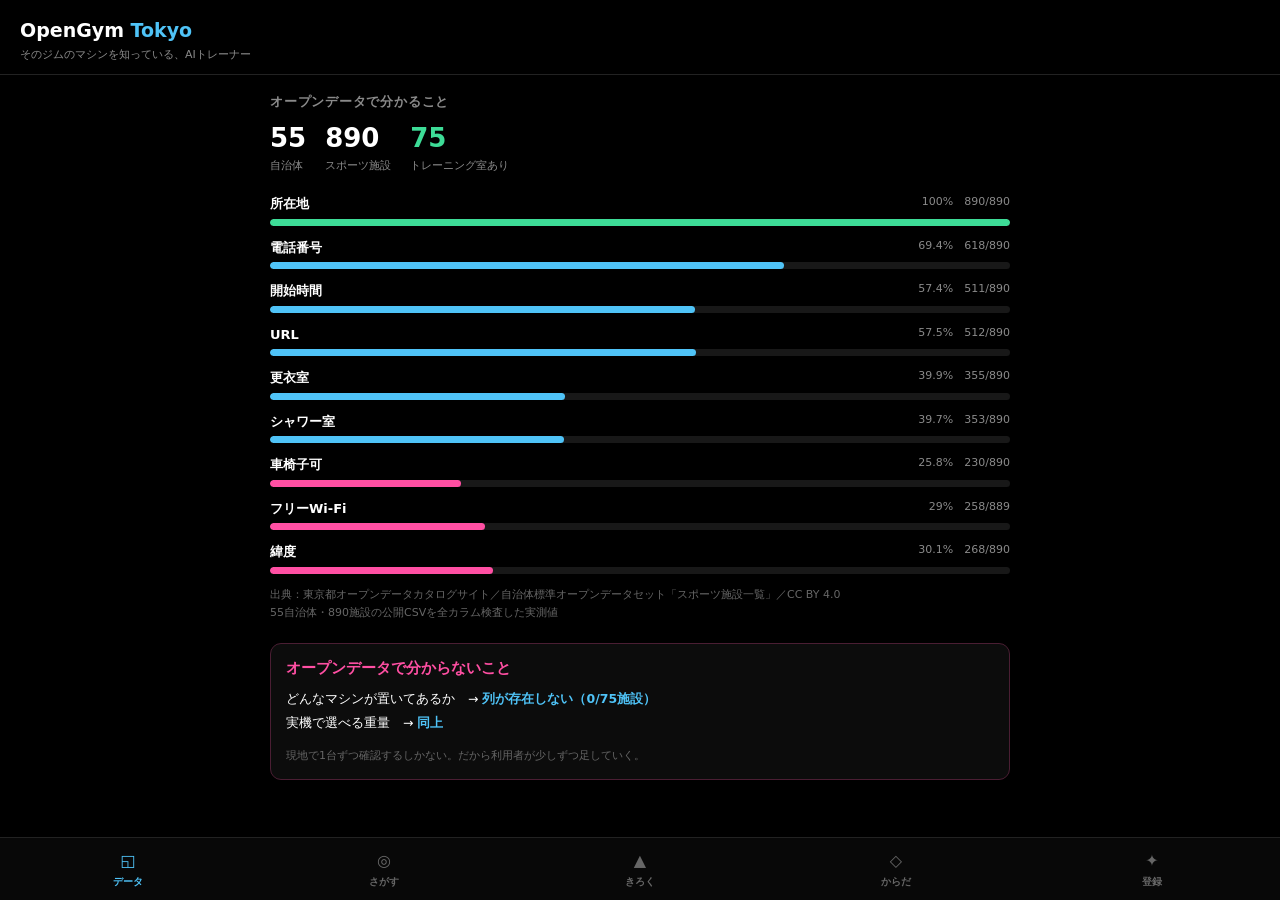
==== index.html @ 839e3a8d "実測の施設データ（旭町南地区区民館・全22台）と体組成記録を取り込んだ 現地採取した施設JSONを data/facilities/asahicho.json として同梱し、 アプリを実スキーマで作り" ====
<!doctype html><html lang="ja"><head>
<meta charset="utf-8"><meta name="viewport" content="width=device-width,initial-scale=1">
<title>OpenGym Tokyo</title><meta name="theme-color" content="#000">
<style>
:root{--cy:#4FC3F7;--gr:#3DDC97;--pk:#FF4FA3;--ln:#222;--mu:#8a8a8a}
*{box-sizing:border-box;margin:0;padding:0;-webkit-tap-highlight-color:transparent}
body{background:#000;color:#fff;font-family:"Hiragino Kaku Gothic ProN","Yu Gothic",system-ui,sans-serif;
 line-height:1.5;padding-bottom:78px}
header{padding:16px 20px 11px;border-bottom:1px solid var(--ln)}
h1{font-size:19px;font-weight:800}h1 span{color:var(--cy)}
.sub{font-size:11px;color:var(--mu);margin-top:2px}
main{padding:17px 20px;max-width:780px;margin:0 auto}
.pane{display:none}.pane.on{display:block}
h2{font-size:13px;color:var(--mu);font-weight:700;letter-spacing:.06em;margin:0 0 12px}
.lead{font-size:13px;color:var(--mu);margin:0 0 18px}
.hero{font-size:48px;font-weight:800;line-height:1;letter-spacing:-.03em}
.hero small{font-size:17px;color:var(--mu);font-weight:700;margin-left:5px}
.kpi{display:flex;gap:19px;margin-bottom:18px;flex-wrap:wrap}
.kpi div b{display:block;font-size:26px;font-weight:800;line-height:1.1}
.kpi div i{font-style:normal;font-size:11px;color:var(--mu)}
.bar{margin-bottom:12px}
.bar .t{display:flex;justify-content:space-between;font-size:13px;margin-bottom:5px}
.bar .t i{font-style:normal;color:var(--mu);font-size:11px}
.track{height:7px;background:#181818;border-radius:4px;overflow:hidden}
.fill{height:100%;border-radius:4px}.lo{background:var(--pk)}.mid{background:var(--cy)}.hi{background:var(--gr)}
select,input,textarea{width:100%;background:#0e0e0e;border:1px solid var(--ln);color:#fff;
 border-radius:9px;padding:11px 12px;margin-bottom:10px;font-family:inherit;font-size:14px}
textarea{min-height:92px;font-size:12px;line-height:1.6}
button{background:var(--cy);color:#000;border:0;border-radius:9px;padding:11px 15px;
 font-weight:800;cursor:pointer;font-family:inherit;font-size:14px}
button.g{background:var(--gr)}button.sm{padding:8px 12px;font-size:12px}
button.o{background:transparent;color:var(--cy);border:1px solid #2a3a44}
.card{background:#0c0c0c;border:1px solid var(--ln);border-radius:11px;padding:13px 15px;margin-bottom:10px}
.card .n{font-weight:800;font-size:15px}
.card .a{font-size:12px;color:var(--mu);margin-top:3px}
.chips{display:flex;gap:6px;flex-wrap:wrap;margin-top:9px}
.chip{font-size:10px;border:1px solid #2c2c2c;color:#9a9a9a;border-radius:20px;padding:3px 9px;cursor:pointer}
.chip.ok{border-color:#1e4638;color:var(--gr)}.chip.no{border-color:#4a1e33;color:#a8496f}
.chip.sel{background:#1b2b34;border-color:var(--cy);color:var(--cy)}
.mhead{display:flex;align-items:center;gap:8px}
.mhead .ic{font-size:19px}.mhead .nm{flex:1;font-weight:800;font-size:15px}
.mhead a{color:var(--cy);font-size:11px;text-decoration:none;border:1px solid #2a3a44;border-radius:6px;padding:3px 7px}
.desc{font-size:11.5px;color:#7a7a7a;margin:7px 0 10px;line-height:1.6}
.pick{display:flex;gap:8px;align-items:center;margin-bottom:8px;flex-wrap:wrap}
.stp{background:#151515;color:#fff;border:1px solid var(--ln);width:38px;height:38px;
 border-radius:9px;font-size:18px;font-weight:800;padding:0}
.val{min-width:74px;text-align:center;font-size:21px;font-weight:800}
.val u{font-size:11px;color:#666;text-decoration:none;font-weight:600;margin-left:2px}
.reps{display:flex;gap:5px;align-items:center}
.reps input{width:62px;margin:0;padding:8px;text-align:center;font-size:15px}
.rec{font-size:11px;color:var(--mu)}
.up{color:var(--gr);font-weight:800;font-size:12px}
.stack{font-size:10px;color:#5a5a5a;margin-top:6px;word-break:break-all;line-height:1.6}
nav{position:fixed;bottom:0;left:0;right:0;background:#080808;border-top:1px solid var(--ln);
 display:flex;padding:6px 0 max(6px,env(safe-area-inset-bottom))}
nav a{flex:1;text-align:center;color:#666;text-decoration:none;font-size:10px;padding:5px 0;font-weight:700}
nav a.on{color:var(--cy)}nav a i{display:block;font-size:16px;font-style:normal;margin-bottom:1px}
.ok{color:var(--gr)}.warn{color:var(--pk)}
.note{font-size:11px;color:#666;margin-top:12px;line-height:1.7}
pre{background:#0a0a0a;border:1px solid var(--ln);border-radius:9px;padding:11px;
 font-size:11px;overflow:auto;color:#9fd8ef;line-height:1.55}
.info{font-size:12.5px;line-height:1.9}
.info b{color:var(--cy)}
label.cons{display:flex;gap:8px;align-items:flex-start;font-size:12px;color:#9a9a9a;margin:10px 0}
label.cons input{width:auto;margin:2px 0 0}
</style></head><body>
<header><h1>OpenGym <span>Tokyo</span></h1>
<div class="sub">そのジムのマシンを知っている、AIトレーナー</div></header>
<main>

<section id="p-data" class="pane on">
  <h2>オープンデータで分かること</h2>
  <div class="kpi">
    <div><b id="k-mun">–</b><i>自治体</i></div>
    <div><b id="k-fac">–</b><i>スポーツ施設</i></div>
    <div><b class="ok" id="k-gym">–</b><i>トレーニング室あり</i></div>
  </div>
  <div id="bars"></div>
  <div class="note" id="src"></div>
  <div class="card" style="border-color:#4a1e33;margin-top:20px">
    <div class="n warn">オープンデータで分からないこと</div>
    <div class="info" style="margin-top:8px">
      どんなマシンが置いてあるか　→ <b class="warn">列が存在しない（0/75施設）</b><br>
      実機で選べる重量　→ <b class="warn">同上</b>
    </div>
    <div class="note">現地で1台ずつ確認するしかない。だから利用者が少しずつ足していく。</div>
  </div>
</section>

<section id="p-find" class="pane">
  <h2>トレーニング室のある公営施設</h2>
  <select id="f-mun"></select>
  <div id="list"></div>
</section>

<section id="p-log" class="pane">
  <h2>きろく</h2>
  <select id="l-fac"></select>
  <div id="fac-info"></div>
  <div class="chips" id="cats"></div>
  <div id="machines"></div>

  <div class="card" style="border-style:dashed">
    <div class="n" style="font-size:14px;margin-bottom:8px">＋ このジムにあったマシンを足す</div>
    <input id="nm" placeholder="マシン名（例：アブドミナル）">
    <input id="wl" placeholder="選べる重量（例：2 3.5 5 6.5 8 …）スペース区切り">
    <label class="cons"><input type="checkbox" id="cons" checked>
      <span>このマシン情報を<b style="color:#fff">この施設の共有データ</b>として提供する<br>
      <span style="color:#666">※あなたの記録内容（重量・回数・日付）は共有されません</span></span></label>
    <button class="sm" onclick="addM()">追加する</button>
    <div class="note" id="add-st"></div>
  </div>

  <div class="card" id="shared-box" style="display:none;border-color:#2a3a44">
    <div class="n" style="font-size:14px;color:var(--cy)">みんなが整えた、この施設のデータ</div>
    <div id="shared-body" class="rec" style="margin-top:8px"></div>
    <button class="sm o" style="margin-top:10px" onclick="pull()">取り込んで使う</button>
  </div>

  <button class="g" id="btn-coach" style="margin-top:16px" onclick="coach()">AIトレーナーに相談する</button>
  <div class="note" id="coach-st"></div>
  <div id="coach-out" class="card" style="display:none;border-color:#1e4638;white-space:pre-wrap;font-size:13px;line-height:1.85"></div>
  <div class="note" id="log-st"></div>
</section>

<section id="p-body" class="pane">
  <h2>からだ</h2>
  <div class="lead">体組成計の記録。トレーニングの成果はここに出る。</div>
  <div class="kpi" id="b-kpi"></div>
  <div id="b-chart"></div>
  <div class="note">サンプルは実際の測定記録（2026/7/8〜8/21・21回）。端末内にのみ保存される。</div>
</section>

<section id="p-conf" class="pane">
  <h2>まとめて登録する — <span class="warn">JSONを書かせない</span></h2>
  <div class="lead">運営者向け。設備を日本語で書けば Workers AI が構造化する。</div>
  <textarea id="say">旭町南地区区民館。チェストプレスは6から106まで5キロ刻み。レッグプレスは8から208まで10キロ刻み。</textarea>
  <button id="btn-ai" onclick="ai()">AIで構造化する</button>
  <div class="note" id="ai-st"></div>
  <pre id="ai-out" style="display:none"></pre>
  <div id="ai-imp" style="display:none;margin-top:10px"><button class="g" onclick="impAI()">この内容で取り込む</button></div>
</section>

</main>
<nav>
  <a href="#" class="on" data-p="data"><i>◱</i>データ</a>
  <a href="#" data-p="find"><i>◎</i>さがす</a>
  <a href="#" data-p="log"><i>▲</i>きろく</a>
  <a href="#" data-p="body"><i>◇</i>からだ</a>
  <a href="#" data-p="conf"><i>✦</i>登録</a>
</nav>
<script src="data.js"></script>
<script>
const $=s=>document.querySelector(s), C=OGT.coverage, F=OGT.facilities, D=OGT.detail||{};
const LS={g:(k,d)=>JSON.parse(localStorage.getItem(k)||JSON.stringify(d)),s:(k,v)=>localStorage.setItem(k,JSON.stringify(v))};

/* ---- データ ---- */
$('#k-mun').textContent=C.municipalities;$('#k-fac').textContent=C.facilities;$('#k-gym').textContent=C.gyms;
const ORD=['所在地_連結表記','電話番号','開始時間','URL','更衣室','シャワー室','車椅子可','フリーWi-Fi','緯度'];
$('#bars').innerHTML=ORD.filter(k=>C.coverage[k]).map(k=>{const v=C.coverage[k];
 const c=v.pct<35?'lo':v.pct<70?'mid':'hi';
 return `<div class="bar"><div class="t"><b>${k.replace('_連結表記','')}</b><i>${v.pct}%　${v.filled}/${v.total}</i></div>
 <div class="track"><div class="fill ${c}" style="width:${v.pct}%"></div></div></div>`}).join('');
$('#src').innerHTML=`出典：${C.source}／${C.license}<br>${C.municipalities}自治体・${C.facilities}施設の公開CSVを全カラム検査した実測値`;

/* ---- さがす ---- */
const muns=[...new Set(F.map(f=>f.自治体))].sort();
$('#f-mun').innerHTML=`<option value="">すべての自治体（${F.length}施設）</option>`+muns.map(m=>`<option>${m}</option>`).join('');
const flag=(v,l)=>`<span class="chip ${v?'ok':'no'}">${l}${v?'':' 不明'}</span>`;
function draw(){const m=$('#f-mun').value;
 $('#list').innerHTML=F.filter(f=>!m||f.自治体===m).map(f=>`<div class="card">
  <div class="n">${f.名称}</div><div class="a">${f.自治体}　${f['所在地_連結表記']||''}</div>
  <div class="chips">${flag(f.開始時間,'開館時間')}${flag(f.緯度,'地図')}${flag(f.更衣室,'更衣室')}${flag(f['フリーWi-Fi'],'Wi-Fi')}${flag(f.車椅子可,'車椅子')}</div>
 </div>`).join('');}
$('#f-mun').onchange=draw;draw();

/* ---- きろく ---- */
let CAT='';
function confAll(){const c=LS.g('ogt_conf',{});
 for(const id in D){const d=D[id];if(!c[d.name])c[d.name]=d.machines;}
 LS.s('ogt_conf',c);return c;}
function detailOf(name){for(const id in D)if(D[id].name===name)return D[id];return null;}
function facs(){const c=confAll(),k=Object.keys(c);
 $('#l-fac').innerHTML=k.map(x=>`<option>${x}</option>`).join('');mach();shared();}

function facInfo(d){
 if(!d){$('#fac-info').innerHTML='';return;}
 $('#fac-info').innerHTML=`<div class="card"><div class="info">
  <b>${d.address}</b>　${d.phone}<br>
  利用時間：${(d.gymHours||[]).join(' / ')}<br>
  料金：${(d.gymFee||[]).join(' / ')}<br>
  持ち物：${d.gymBelongings||'—'}<br>
  ${d.gymProcedure||''}</div>
  <div class="note">${(d.gymNotes||[]).join('　')}</div></div>`;}

function mach(){
 const conf=confAll(),f=$('#l-fac').value,d=detailOf(f);
 facInfo(d);
 let ms=conf[f]||[];
 const cats=d&&d.categories;
 $('#cats').innerHTML=cats?['',...Object.keys(cats)].map(k=>
   `<span class="chip ${CAT===k?'sel':''}" onclick="CAT='${k}';mach()">${k?cats[k].icon+' '+cats[k].label:'すべて'}</span>`).join(''):'';
 if(CAT)ms=ms.filter(m=>m.category===CAT);
 if(!ms.length){$('#machines').innerHTML='<div class="note">マシンがありません。下から足せます。</div>';return;}
 const log=LS.g('ogt_log',[]);
 $('#machines').innerHTML=ms.map((m,i)=>{
  const past=log.filter(l=>l.f===f&&l.m===m.name).sort((a,b)=>b.t-a.t),last=past[0];
  const days=last?Math.floor((Date.now()-last.t)/864e5):null;
  const ws=m.weights&&m.weights.length?m.weights:null;
  const cur=last?last.w:(ws?ws[0]:(m.min||0));
  const ic=cats&&m.category&&cats[m.category]?cats[m.category].icon:'●';
  const vid=m.videoUrl?`<a href="${m.videoUrl}" target="_blank" rel="noopener">使い方 ▷</a>`:'';
  const unit=(m.fields&&m.fields[0]&&m.fields[0].unit)||'kg';
  const lbl=(m.fields&&m.fields[0]&&m.fields[0].label)||'重量';
  return `<div class="card">
   <div class="mhead"><span class="ic">${ic}</span><span class="nm">${m.name}</span>${vid}</div>
   ${m.description?`<div class="desc">${m.description}</div>`:''}
   <div class="pick">
     <button class="stp" onclick="adj(${i},-1)">−</button>
     <span class="val" id="w${i}">${cur}<u>${unit}</u></span>
     <button class="stp" onclick="adj(${i},1)">＋</button>
     ${m.hasSets!==false?`<span class="reps">× <input type="number" id="r${i}" value="${last&&last.r||10}" min="1">回</span>`:''}
     <div style="flex:1"></div>
     <button class="sm g" onclick="save(${i})">記録</button>
   </div>
   <div class="rec">${last?`前回 ${last.w}${unit}${last.r?' × '+last.r+'回':''}・${days===0?'今日':days+'日前'}`:'記録なし'}</div>
   ${ws?`<div class="stack">選べる${lbl}：${ws.join(' / ')}</div>`:''}
   <div id="s${i}" class="rec"></div></div>`}).join('');
 window._ms=ms;}

function adj(i,d){const m=window._ms[i],e=$('#w'+i);
 const unit=(m.fields&&m.fields[0]&&m.fields[0].unit)||'kg';
 const cur=parseFloat(e.textContent);
 if(m.weights&&m.weights.length){
   let idx=m.weights.findIndex(x=>Math.abs(x-cur)<1e-6);
   if(idx<0)idx=0; idx=Math.max(0,Math.min(m.weights.length-1,idx+d));
   e.innerHTML=m.weights[idx]+`<u>${unit}</u>`;
 }else{
   let v=cur+d*(m.step||2.5); v=Math.max(m.min||0,v);
   e.innerHTML=(Number.isInteger(v)?v:v.toFixed(1))+`<u>${unit}</u>`;}}

function save(i){const m=window._ms[i],f=$('#l-fac').value;
 const w=parseFloat($('#w'+i).textContent);
 const rEl=$('#r'+i), r=rEl?parseInt(rEl.value)||0:0;
 const log=LS.g('ogt_log',[]);
 const prev=log.filter(l=>l.f===f&&l.m===m.name).sort((a,b)=>b.t-a.t)[0];
 log.push({f,m:m.name,w,r,t:Date.now()});LS.s('ogt_log',log);
 $('#s'+i).innerHTML=(prev&&w>prev.w)?`<span class="up">UP↑ 前回 ${prev.w} → ${w}</span>`:`保存しました`;
 $('#log-st').textContent=`累計 ${log.length} 件を端末内に保存（オフライン動作）`;}

/* ---- CGM 共有 ---- */
async function addM(){
 const f=$('#l-fac').value,nm=$('#nm').value.trim();
 if(!nm){$('#add-st').innerHTML='<span class="warn">マシン名を入れてください</span>';return;}
 const ws=$('#wl').value.trim().split(/[\s,]+/).map(Number).filter(x=>!isNaN(x)&&x>=0);
 const m={name:nm,weights:ws.length?ws:undefined,min:ws[0]||0,max:ws[ws.length-1]||0,
          step:ws.length>1?+(ws[1]-ws[0]).toFixed(2):2.5,hasSets:true};
 const conf=confAll();conf[f]=[...(conf[f]||[]),m];LS.s('ogt_conf',conf);
 $('#nm').value=$('#wl').value='';CAT='';mach();
 if($('#cons').checked){
  try{const r=await fetch('/api/share',{method:'POST',headers:{'content-type':'application/json'},
    body:JSON.stringify({facility:f,machines:[m],consent:true})});
   const j=await r.json();
   $('#add-st').innerHTML=j.ok?`<span class="ok">追加し、共有しました。この施設は延べ ${j.contributions} 人の入力で ${j.machines.length} 台が登録されています。</span>`:'<span class="warn">'+j.error+'</span>';
   shared();}catch(e){$('#add-st').innerHTML='<span class="warn">共有に失敗（記録には追加済み）</span>';}
 }else{$('#add-st').innerHTML='<span class="ok">自分の記録にだけ追加しました。</span>';}}

let _shared=null;
async function shared(){const f=$('#l-fac').value;if(!f)return;
 try{const j=await (await fetch('/api/share?facility='+encodeURIComponent(f))).json();
  if(!j.ok||!j.machines||!j.machines.length){$('#shared-box').style.display='none';return;}
  _shared=j.machines;
  $('#shared-body').innerHTML=`延べ <b style="color:#fff">${j.contributions}</b> 人の入力から <b style="color:#fff">${j.machines.length}</b> 台<br>`+
   j.machines.map(m=>`・${m.name}<span style="color:#666"> ${m.n}件</span>`).join('<br>');
  $('#shared-box').style.display='block';}catch(e){}}
function pull(){if(!_shared)return;const f=$('#l-fac').value,conf=confAll();
 const names=new Set((conf[f]||[]).map(m=>m.name));
 conf[f]=[...(conf[f]||[]),..._shared.filter(m=>!names.has(m.name))];
 LS.s('ogt_conf',conf);CAT='';mach();
 $('#add-st').innerHTML='<span class="ok">共有データを取り込みました。設定作業ゼロで使えます。</span>';}

/* ---- AIトレーナー ---- */
async function coach(){const b=$('#btn-coach'),st=$('#coach-st'),o=$('#coach-out');
 b.disabled=true;b.textContent='考えています…';st.textContent='';o.style.display='none';
 try{const f=$('#l-fac').value,conf=confAll(),ms=(conf[f]||[]).map(m=>({
    name:m.name,min:m.weights?m.weights[0]:m.min,max:m.weights?m.weights[m.weights.length-1]:m.max,
    step:m.step,weights:m.weights}));
  const log=LS.g('ogt_log',[]).filter(l=>l.f===f).slice(-12)
    .map(l=>({m:l.m,w:l.w,d:Math.floor((Date.now()-l.t)/864e5)}));
  const r=await fetch('/api/coach',{method:'POST',headers:{'content-type':'application/json'},
    body:JSON.stringify({facility:f,machines:ms,history:log})});
  const j=await r.json();if(!j.ok)throw new Error(j.error);
  o.textContent=j.advice;o.style.display='block';
  st.innerHTML=`<span class="ok">この施設にあるマシンだけを根拠に生成（${j.model}）</span>`;
 }catch(e){st.innerHTML='<span class="warn">'+e.message+'</span>';}
 b.disabled=false;b.textContent='AIトレーナーに相談する';}

/* ---- からだ ---- */
(function(){const B=OGT.body||[];if(!B.length)return;
 const last=B[B.length-1],first=B[0];
 const dw=(last.w-first.w).toFixed(1),df=(last.f-first.f).toFixed(1),dm=(last.m-first.m).toFixed(1);
 const sign=x=>x>0?'+'+x:x;
 $('#b-kpi').innerHTML=`
  <div><b>${last.w}<span style="font-size:13px;color:#666">kg</span></b><i>体重 <span class="${dw<=0?'ok':'warn'}">${sign(dw)}</span></i></div>
  <div><b class="ok">${last.f}<span style="font-size:13px;color:#666">%</span></b><i>体脂肪率 <span class="${df<=0?'ok':'warn'}">${sign(df)}</span></i></div>
  <div><b class="ok">${last.m}<span style="font-size:13px;color:#666">kg</span></b><i>筋肉量 <span class="${dm>=0?'ok':'warn'}">${sign(dm)}</span></i></div>`;
 const W=740,H=190,P=26;
 const line=(key,col)=>{const vs=B.map(b=>b[key]);const mn=Math.min(...vs),mx=Math.max(...vs);
  const pts=B.map((b,i)=>[P+i*(W-2*P)/(B.length-1),H-P-((b[key]-mn)/((mx-mn)||1))*(H-2*P)]);
  return `<polyline fill="none" stroke="${col}" stroke-width="2.5" stroke-linejoin="round"
   points="${pts.map(p=>p[0].toFixed(1)+','+p[1].toFixed(1)).join(' ')}"/>`+
   pts.map(p=>`<circle cx="${p[0].toFixed(1)}" cy="${p[1].toFixed(1)}" r="2.6" fill="${col}"/>`).join('');};
 $('#b-chart').innerHTML=`<div class="card">
  <div class="rec" style="margin-bottom:6px"><span class="ok">■</span> 筋肉量　<span style="color:#FF4FA3">■</span> 体脂肪率</div>
  <svg viewBox="0 0 ${W} ${H}" style="width:100%">${line('m','#3DDC97')}${line('f','#FF4FA3')}</svg>
  <div class="rec">${first.d} 〜 ${last.d}（${B.length}回）</div></div>`;})();

/* ---- 一括登録 ---- */
let _ai=null;
async function ai(){const b=$('#btn-ai'),st=$('#ai-st');
 b.disabled=true;b.textContent='構造化しています…';st.textContent='';
 $('#ai-out').style.display='none';$('#ai-imp').style.display='none';
 try{const r=await fetch('/api/parse',{method:'POST',headers:{'content-type':'application/json'},
   body:JSON.stringify({text:$('#say').value})});
  const j=await r.json();if(!j.ok)throw new Error(j.error);
  _ai=j.data;$('#ai-out').textContent=JSON.stringify(j.data,null,1);
  $('#ai-out').style.display='block';$('#ai-imp').style.display='block';
  st.innerHTML=`<span class="ok">Workers AI が構造化しました（${j.model}）</span>`;
 }catch(e){st.innerHTML='<span class="warn">'+e.message+'</span>';}
 b.disabled=false;b.textContent='AIで構造化する';}
function impAI(){if(!_ai)return;const all=confAll();
 all[_ai.facility||'名称未設定']=_ai.machines;LS.s('ogt_conf',all);
 $('#ai-st').innerHTML=`<span class="ok">取り込みました：${_ai.facility}／マシン${_ai.machines.length}件</span>`;facs();}

/* ---- nav ---- */
function go(id){document.querySelectorAll('nav a').forEach(x=>x.classList.toggle('on',x.dataset.p===id));
 document.querySelectorAll('.pane').forEach(p=>p.classList.remove('on'));
 const el=$('#p-'+id);if(el)el.classList.add('on');}
document.querySelectorAll('nav a').forEach(a=>a.onclick=e=>{e.preventDefault();
 go(a.dataset.p);location.hash=a.dataset.p;window.scrollTo(0,0);});

/* デモ用の記録 */
(function(){if(localStorage.getItem('ogt_log'))return;const d=864e5,f='旭町南地区区民館';
 LS.s('ogt_log',[{f,m:'チェストプレス',w:26,r:10,t:Date.now()-6*d},
  {f,m:'ラットプルダウン',w:32,r:10,t:Date.now()-6*d},
  {f,m:'レッグプレス',w:68,r:12,t:Date.now()-3*d},
  {f,m:'チェストプレス',w:31,r:10,t:Date.now()-3*d}]);})();

facs();
(function(){const h=(location.hash||'').replace('#','');
 if(h==='coach'){go('log');setTimeout(()=>coach(),500);return;}
 if(h==='conf-demo'){go('conf');setTimeout(()=>ai(),300);return;}
 if(['data','find','log','body','conf'].includes(h))go(h);})();
</script></body></html>
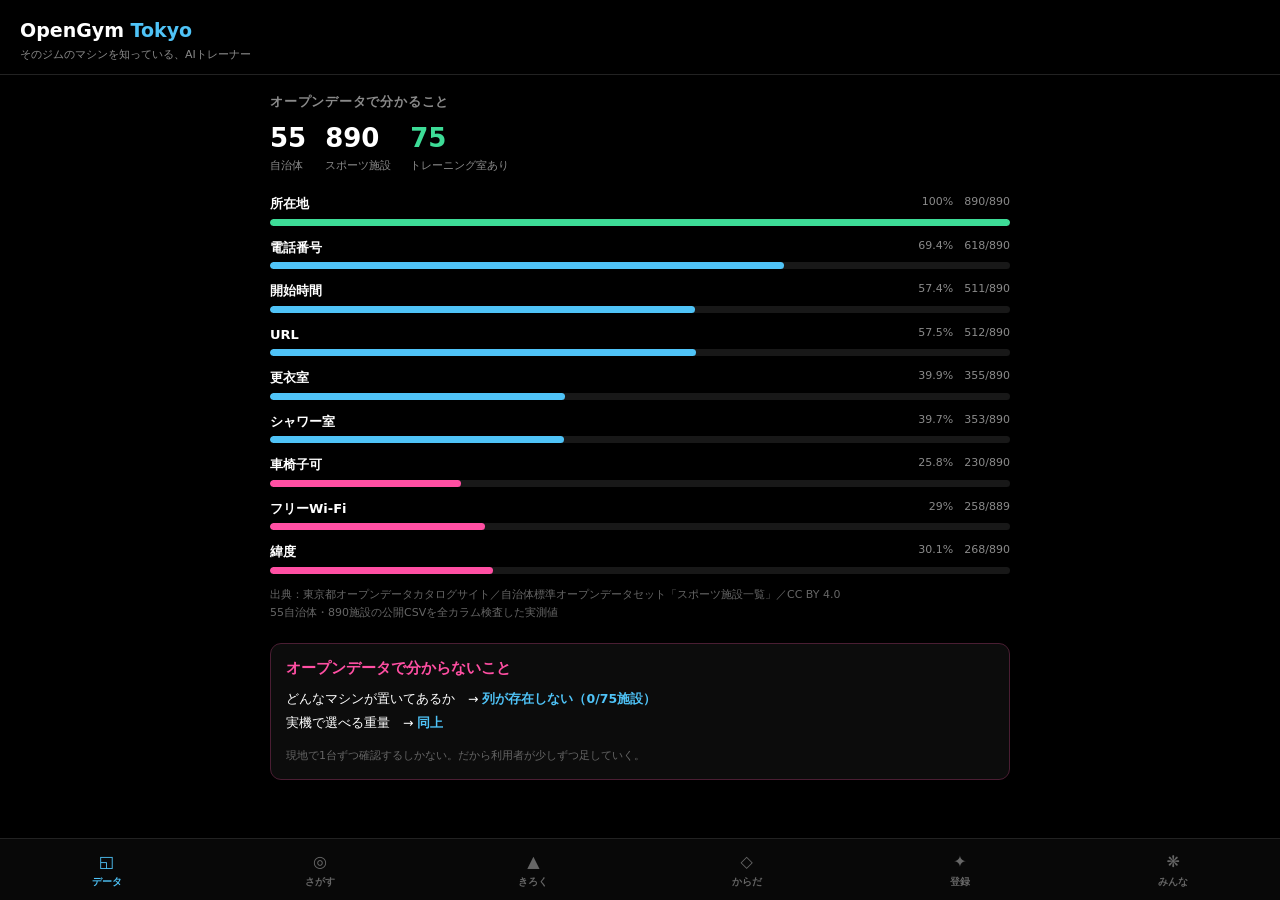
==== commit 947f8ee8: "匿名クラスタとAIファシリのバーチャルイベントを実装 絵に描いた餅にしないため、コア部分を動く形にした。既存機能を壊さないよう 疎結合にしてある。新機能は別ページ community.html に置き" ====
--- a/index.html
+++ b/index.html
@@ -53,7 +53,7 @@
 .stack{font-size:10px;color:#5a5a5a;margin-top:6px;word-break:break-all;line-height:1.6}
 nav{position:fixed;bottom:0;left:0;right:0;background:#080808;border-top:1px solid var(--ln);
  display:flex;padding:6px 0 max(6px,env(safe-area-inset-bottom))}
-nav a{flex:1;text-align:center;color:#666;text-decoration:none;font-size:10px;padding:5px 0;font-weight:700}
+nav a{flex:1;text-align:center;color:#666;text-decoration:none;font-size:9.5px;padding:5px 0;font-weight:700}
 nav a.on{color:var(--cy)}nav a i{display:block;font-size:16px;font-style:normal;margin-bottom:1px}
 .ok{color:var(--gr)}.warn{color:var(--pk)}
 .note{font-size:11px;color:#666;margin-top:12px;line-height:1.7}
@@ -148,6 +148,7 @@
   <a href="#" data-p="log"><i>▲</i>きろく</a>
   <a href="#" data-p="body"><i>◇</i>からだ</a>
   <a href="#" data-p="conf"><i>✦</i>登録</a>
+  <a href="community.html"><i>❋</i>みんな</a>
 </nav>
 <script src="data.js"></script>
 <script>
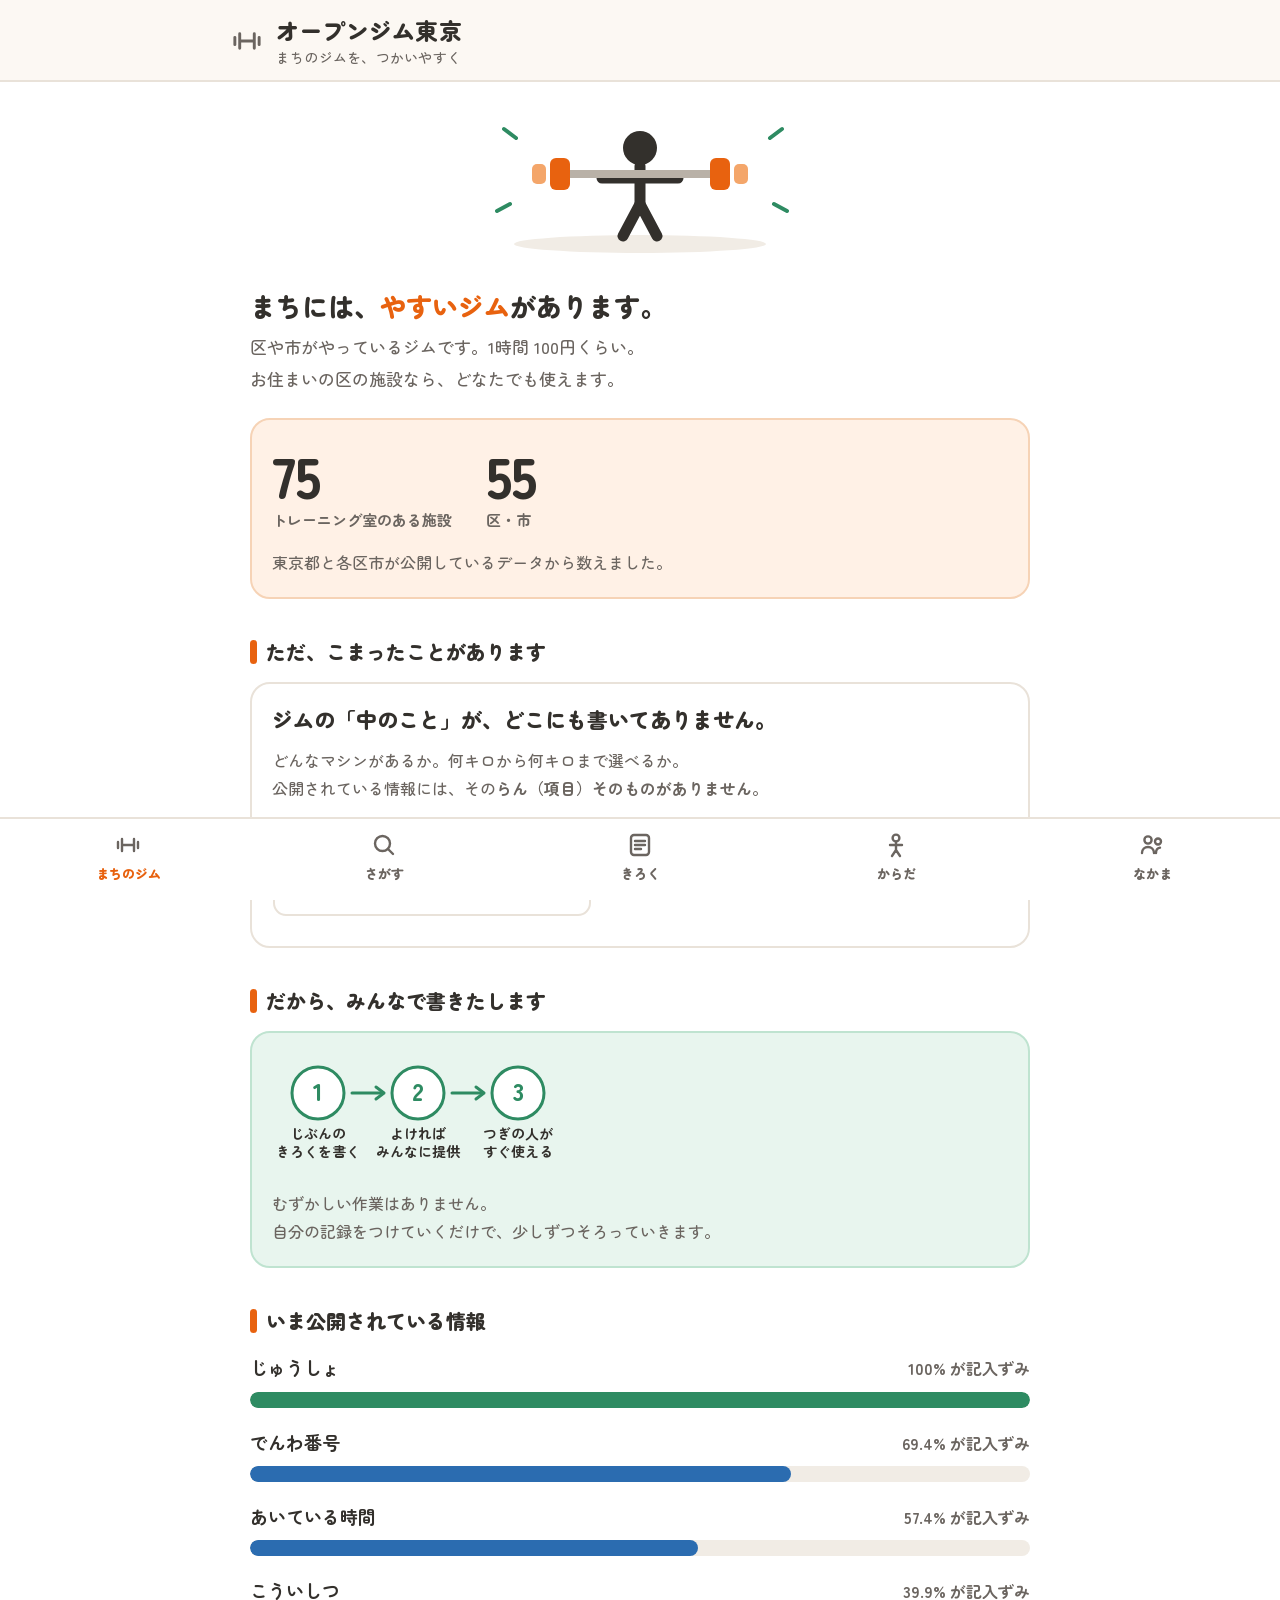
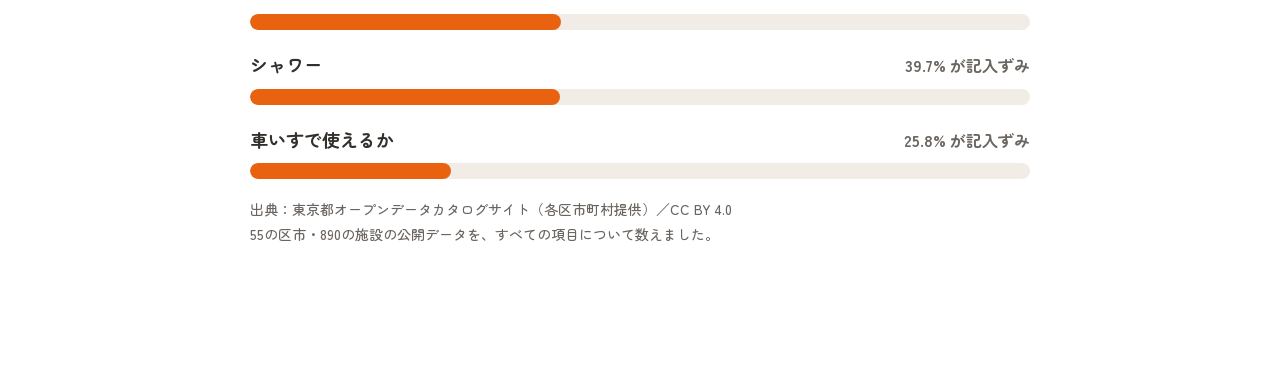
==== commit b9a3f84e: "デザインを全面刷新：白地・大きな文字・やわらかい書体 老眼の方や、スマホに慣れていない方でも読めて押せることを最優先に作り直した。  見た目: - 黒地から白地へ。文字色は真っ黒ではなく #33302" ====
--- a/index.html
+++ b/index.html
@@ -1,355 +1,209 @@
 <!doctype html><html lang="ja"><head>
 <meta charset="utf-8"><meta name="viewport" content="width=device-width,initial-scale=1">
-<title>OpenGym Tokyo</title><meta name="theme-color" content="#000">
-<style>
-:root{--cy:#4FC3F7;--gr:#3DDC97;--pk:#FF4FA3;--ln:#222;--mu:#8a8a8a}
-*{box-sizing:border-box;margin:0;padding:0;-webkit-tap-highlight-color:transparent}
-body{background:#000;color:#fff;font-family:"Hiragino Kaku Gothic ProN","Yu Gothic",system-ui,sans-serif;
- line-height:1.5;padding-bottom:78px}
-header{padding:16px 20px 11px;border-bottom:1px solid var(--ln)}
-h1{font-size:19px;font-weight:800}h1 span{color:var(--cy)}
-.sub{font-size:11px;color:var(--mu);margin-top:2px}
-main{padding:17px 20px;max-width:780px;margin:0 auto}
-.pane{display:none}.pane.on{display:block}
-h2{font-size:13px;color:var(--mu);font-weight:700;letter-spacing:.06em;margin:0 0 12px}
-.lead{font-size:13px;color:var(--mu);margin:0 0 18px}
-.hero{font-size:48px;font-weight:800;line-height:1;letter-spacing:-.03em}
-.hero small{font-size:17px;color:var(--mu);font-weight:700;margin-left:5px}
-.kpi{display:flex;gap:19px;margin-bottom:18px;flex-wrap:wrap}
-.kpi div b{display:block;font-size:26px;font-weight:800;line-height:1.1}
-.kpi div i{font-style:normal;font-size:11px;color:var(--mu)}
-.bar{margin-bottom:12px}
-.bar .t{display:flex;justify-content:space-between;font-size:13px;margin-bottom:5px}
-.bar .t i{font-style:normal;color:var(--mu);font-size:11px}
-.track{height:7px;background:#181818;border-radius:4px;overflow:hidden}
-.fill{height:100%;border-radius:4px}.lo{background:var(--pk)}.mid{background:var(--cy)}.hi{background:var(--gr)}
-select,input,textarea{width:100%;background:#0e0e0e;border:1px solid var(--ln);color:#fff;
- border-radius:9px;padding:11px 12px;margin-bottom:10px;font-family:inherit;font-size:14px}
-textarea{min-height:92px;font-size:12px;line-height:1.6}
-button{background:var(--cy);color:#000;border:0;border-radius:9px;padding:11px 15px;
- font-weight:800;cursor:pointer;font-family:inherit;font-size:14px}
-button.g{background:var(--gr)}button.sm{padding:8px 12px;font-size:12px}
-button.o{background:transparent;color:var(--cy);border:1px solid #2a3a44}
-.card{background:#0c0c0c;border:1px solid var(--ln);border-radius:11px;padding:13px 15px;margin-bottom:10px}
-.card .n{font-weight:800;font-size:15px}
-.card .a{font-size:12px;color:var(--mu);margin-top:3px}
-.chips{display:flex;gap:6px;flex-wrap:wrap;margin-top:9px}
-.chip{font-size:10px;border:1px solid #2c2c2c;color:#9a9a9a;border-radius:20px;padding:3px 9px;cursor:pointer}
-.chip.ok{border-color:#1e4638;color:var(--gr)}.chip.no{border-color:#4a1e33;color:#a8496f}
-.chip.sel{background:#1b2b34;border-color:var(--cy);color:var(--cy)}
-.mhead{display:flex;align-items:center;gap:8px}
-.mhead .ic{font-size:19px}.mhead .nm{flex:1;font-weight:800;font-size:15px}
-.mhead a{color:var(--cy);font-size:11px;text-decoration:none;border:1px solid #2a3a44;border-radius:6px;padding:3px 7px}
-.desc{font-size:11.5px;color:#7a7a7a;margin:7px 0 10px;line-height:1.6}
-.pick{display:flex;gap:8px;align-items:center;margin-bottom:8px;flex-wrap:wrap}
-.stp{background:#151515;color:#fff;border:1px solid var(--ln);width:38px;height:38px;
- border-radius:9px;font-size:18px;font-weight:800;padding:0}
-.val{min-width:74px;text-align:center;font-size:21px;font-weight:800}
-.val u{font-size:11px;color:#666;text-decoration:none;font-weight:600;margin-left:2px}
-.reps{display:flex;gap:5px;align-items:center}
-.reps input{width:62px;margin:0;padding:8px;text-align:center;font-size:15px}
-.rec{font-size:11px;color:var(--mu)}
-.up{color:var(--gr);font-weight:800;font-size:12px}
-.stack{font-size:10px;color:#5a5a5a;margin-top:6px;word-break:break-all;line-height:1.6}
-nav{position:fixed;bottom:0;left:0;right:0;background:#080808;border-top:1px solid var(--ln);
- display:flex;padding:6px 0 max(6px,env(safe-area-inset-bottom))}
-nav a{flex:1;text-align:center;color:#666;text-decoration:none;font-size:9.5px;padding:5px 0;font-weight:700}
-nav a.on{color:var(--cy)}nav a i{display:block;font-size:16px;font-style:normal;margin-bottom:1px}
-.ok{color:var(--gr)}.warn{color:var(--pk)}
-.note{font-size:11px;color:#666;margin-top:12px;line-height:1.7}
-pre{background:#0a0a0a;border:1px solid var(--ln);border-radius:9px;padding:11px;
- font-size:11px;overflow:auto;color:#9fd8ef;line-height:1.55}
-.info{font-size:12.5px;line-height:1.9}
-.info b{color:var(--cy)}
-label.cons{display:flex;gap:8px;align-items:flex-start;font-size:12px;color:#9a9a9a;margin:10px 0}
-label.cons input{width:auto;margin:2px 0 0}
-</style></head><body>
-<header><h1>OpenGym <span>Tokyo</span></h1>
-<div class="sub">そのジムのマシンを知っている、AIトレーナー</div></header>
+<title>オープンジム東京</title><meta name="theme-color" content="#FCF8F3">
+<link rel="stylesheet" href="style.css">
+</head><body>
+<svg width="0" height="0" style="position:absolute" aria-hidden="true"><defs>
+<symbol id="fig" viewBox="0 0 44 70">
+  <circle class="base h" cx="22" cy="8" r="7"/>
+  <rect class="base up" x="12" y="18" width="20" height="16" rx="6"/>
+  <rect class="base co" x="14" y="34" width="16" height="11" rx="4"/>
+  <rect class="base ar" x="2"  y="19" width="7" height="22" rx="3.5"/>
+  <rect class="base ar" x="35" y="19" width="7" height="22" rx="3.5"/>
+  <rect class="base lo" x="14" y="45" width="7" height="23" rx="3.5"/>
+  <rect class="base lo" x="23" y="45" width="7" height="23" rx="3.5"/>
+</symbol>
+<symbol id="i-gym" viewBox="0 0 28 28"><g fill="none" stroke="#6B6560" stroke-width="2.4" stroke-linecap="round" class="s">
+  <path d="M4 11v6M8 8v12M20 8v12M24 11v6M8 14h12"/></g></symbol>
+<symbol id="i-search" viewBox="0 0 28 28"><g fill="none" stroke="#6B6560" stroke-width="2.4" stroke-linecap="round" class="s">
+  <circle cx="12.5" cy="12.5" r="7.5"/><path d="M18 18l5 5"/></g></symbol>
+<symbol id="i-note" viewBox="0 0 28 28"><g fill="none" stroke="#6B6560" stroke-width="2.4" stroke-linecap="round" stroke-linejoin="round" class="s">
+  <rect x="5" y="4" width="18" height="20" rx="3"/><path d="M9 10h10M9 14h10M9 18h6"/></g></symbol>
+<symbol id="i-body" viewBox="0 0 28 28"><g fill="none" stroke="#6B6560" stroke-width="2.4" stroke-linecap="round" stroke-linejoin="round" class="s">
+  <circle cx="14" cy="7" r="3.4"/><path d="M14 11v8M14 19l-4 6M14 19l4 6M8 14h12"/></g></symbol>
+<symbol id="i-people" viewBox="0 0 28 28"><g fill="none" stroke="#6B6560" stroke-width="2.4" stroke-linecap="round" stroke-linejoin="round" class="s">
+  <circle cx="10" cy="9" r="3.6"/><circle cx="20" cy="10.5" r="3"/>
+  <path d="M4 22c0-3.6 2.7-6 6-6s6 2.4 6 6M18 22c0-2.8 1.6-5 4-5.4"/></g></symbol>
+</defs></svg>
+
+<header><div class="hwrap">
+  <svg width="34" height="34"><use href="#i-gym"/></svg>
+  <h1>オープンジム東京<small>まちのジムを、つかいやすく</small></h1>
+</div></header>
 <main>
 
-<section id="p-data" class="pane on">
-  <h2>オープンデータで分かること</h2>
-  <div class="kpi">
-    <div><b id="k-mun">–</b><i>自治体</i></div>
-    <div><b id="k-fac">–</b><i>スポーツ施設</i></div>
-    <div><b class="ok" id="k-gym">–</b><i>トレーニング室あり</i></div>
-  </div>
+<!-- ============ まちのジム ============ -->
+<section id="p-home" class="pane on">
+  <div style="text-align:center;margin-bottom:20px"><svg viewBox="0 0 340 150" style="width:100%;max-width:340px;height:auto" role="img" aria-label="ジムでトレーニングする人のイラスト">
+  <ellipse cx="170" cy="136" rx="126" ry="9" fill="#F1ECE5"/>
+  <!-- 人 -->
+  <circle cx="170" cy="40" r="17" fill="#33302C"/>
+  <path d="M170 58 v40" stroke="#33302C" stroke-width="11" stroke-linecap="round"/>
+  <path d="M170 96 l-17 32M170 96 l17 32" stroke="#33302C" stroke-width="11" stroke-linecap="round"/>
+  <path d="M170 70 l-38 0M170 70 l38 0" stroke="#33302C" stroke-width="11" stroke-linecap="round"/>
+  <!-- バーベル -->
+  <rect x="96" y="62" width="148" height="8" rx="4" fill="#B9B1A7"/>
+  <rect x="80"  y="50" width="20" height="32" rx="6" fill="#E8620F"/>
+  <rect x="240" y="50" width="20" height="32" rx="6" fill="#E8620F"/>
+  <rect x="62"  y="56" width="14" height="20" rx="5" fill="#F4A66A"/>
+  <rect x="264" y="56" width="14" height="20" rx="5" fill="#F4A66A"/>
+  <!-- 効果線 -->
+  <g stroke="#2E8B62" stroke-width="4" stroke-linecap="round">
+    <path d="M46 30 l-12 -9M300 30 l12 -9M40 96 l-13 7M304 96 l13 7"/>
+  </g>
+</svg>
+</div>
+  <h2>まちには、<span class="em">やすいジム</span>があります。</h2>
+  <p class="lead">区や市がやっているジムです。1時間 100円くらい。<br>
+  お住まいの区の施設なら、どなたでも使えます。</p>
+
+  <div class="card or">
+    <div class="numrow">
+      <div><div class="num" id="k-gym">–</div><div class="l">トレーニング室のある施設</div></div>
+      <div><div class="num" id="k-mun">–</div><div class="l">区・市</div></div>
+    </div>
+    <div class="sub">東京都と各区市が公開しているデータから数えました。</div>
+  </div>
+
+  <h3>ただ、こまったことがあります</h3>
+  <div class="card">
+    <div class="ttl">ジムの「中のこと」が、どこにも書いてありません。</div>
+    <div class="sub" style="margin-top:10px">
+      どんなマシンがあるか。何キロから何キロまで選べるか。<br>
+      公開されている情報には、その<b>らん（項目）そのものがありません</b>。</div>
+    <div style="margin-top:18px">
+      <svg viewBox="0 0 320 96" style="width:100%;max-width:320px" role="img" aria-label="表に空欄が並ぶ図">
+        <rect x="2" y="2" width="316" height="92" rx="12" fill="#fff" stroke="#E9E2D9" stroke-width="2"/>
+        <rect x="2" y="2" width="316" height="26" rx="12" fill="#FCF8F3"/>
+        <text x="16" y="20" font-size="13" fill="#6B6560" font-weight="700">しせつ名</text>
+        <text x="120" y="20" font-size="13" fill="#6B6560" font-weight="700">じゅうしょ</text>
+        <text x="230" y="20" font-size="13" fill="#C2185B" font-weight="700">マシン</text>
+        <g font-size="13" fill="#33302C">
+          <text x="16" y="48">◯◯体育館</text><text x="120" y="48">◯◯1-2-3</text>
+          <text x="16" y="72">△△区民館</text><text x="120" y="72">△△4-5-6</text>
+        </g>
+        <g fill="#F7ECEF" stroke="#E7C3CE" stroke-width="1.5">
+          <rect x="226" y="36" width="80" height="18" rx="6"/><rect x="226" y="60" width="80" height="18" rx="6"/>
+        </g>
+        <g font-size="12" fill="#C2185B" font-weight="700" text-anchor="middle">
+          <text x="266" y="49">くうらん</text><text x="266" y="73">くうらん</text>
+        </g>
+      </svg>
+    </div>
+  </div>
+
+  <h3>だから、みんなで書きたします</h3>
+  <div class="card gr">
+    <svg viewBox="0 0 340 118" style="width:100%;max-width:340px" role="img" aria-label="3つの手順の図">
+      <g font-family="inherit" text-anchor="middle">
+        <circle cx="46" cy="40" r="26" fill="#fff" stroke="#2E8B62" stroke-width="3"/>
+        <text x="46" y="48" font-size="24" font-weight="900" fill="#2E8B62">1</text>
+        <text x="46" y="86" font-size="14" font-weight="700" fill="#33302C">じぶんの</text>
+        <text x="46" y="104" font-size="14" font-weight="700" fill="#33302C">きろくを書く</text>
+        <path d="M80 40 h30" stroke="#2E8B62" stroke-width="3" stroke-linecap="round"/>
+        <path d="M104 34 l8 6 -8 6" fill="none" stroke="#2E8B62" stroke-width="3" stroke-linecap="round" stroke-linejoin="round"/>
+        <circle cx="146" cy="40" r="26" fill="#fff" stroke="#2E8B62" stroke-width="3"/>
+        <text x="146" y="48" font-size="24" font-weight="900" fill="#2E8B62">2</text>
+        <text x="146" y="86" font-size="14" font-weight="700" fill="#33302C">よければ</text>
+        <text x="146" y="104" font-size="14" font-weight="700" fill="#33302C">みんなに提供</text>
+        <path d="M180 40 h30" stroke="#2E8B62" stroke-width="3" stroke-linecap="round"/>
+        <path d="M204 34 l8 6 -8 6" fill="none" stroke="#2E8B62" stroke-width="3" stroke-linecap="round" stroke-linejoin="round"/>
+        <circle cx="246" cy="40" r="26" fill="#fff" stroke="#2E8B62" stroke-width="3"/>
+        <text x="246" y="48" font-size="24" font-weight="900" fill="#2E8B62">3</text>
+        <text x="246" y="86" font-size="14" font-weight="700" fill="#33302C">つぎの人が</text>
+        <text x="246" y="104" font-size="14" font-weight="700" fill="#33302C">すぐ使える</text>
+      </g>
+    </svg>
+    <div class="sub" style="margin-top:8px">むずかしい作業はありません。<br>
+    自分の記録をつけていくだけで、少しずつそろっていきます。</div>
+  </div>
+
+  <h3>いま公開されている情報</h3>
   <div id="bars"></div>
-  <div class="note" id="src"></div>
-  <div class="card" style="border-color:#4a1e33;margin-top:20px">
-    <div class="n warn">オープンデータで分からないこと</div>
-    <div class="info" style="margin-top:8px">
-      どんなマシンが置いてあるか　→ <b class="warn">列が存在しない（0/75施設）</b><br>
-      実機で選べる重量　→ <b class="warn">同上</b>
-    </div>
-    <div class="note">現地で1台ずつ確認するしかない。だから利用者が少しずつ足していく。</div>
-  </div>
-</section>
-
+  <div class="small" id="src"></div>
+</section>
+
+<!-- ============ さがす ============ -->
 <section id="p-find" class="pane">
-  <h2>トレーニング室のある公営施設</h2>
+  <h2>ジムを<span class="em">さがす</span></h2>
+  <p class="lead">トレーニング室のある施設です。お住まいの区を選んでください。</p>
+  <label class="f" for="f-mun">区・市をえらぶ</label>
   <select id="f-mun"></select>
   <div id="list"></div>
 </section>
 
+<!-- ============ きろく ============ -->
 <section id="p-log" class="pane">
-  <h2>きろく</h2>
+  <h2>きょうの<span class="em">きろく</span></h2>
+  <label class="f" for="l-fac">通っているジム</label>
   <select id="l-fac"></select>
   <div id="fac-info"></div>
+  <h3>きたえる場所でえらぶ</h3>
   <div class="chips" id="cats"></div>
   <div id="machines"></div>
 
-  <div class="card" style="border-style:dashed">
-    <div class="n" style="font-size:14px;margin-bottom:8px">＋ このジムにあったマシンを足す</div>
-    <input id="nm" placeholder="マシン名（例：アブドミナル）">
-    <input id="wl" placeholder="選べる重量（例：2 3.5 5 6.5 8 …）スペース区切り">
+  <h3>マシンをふやす</h3>
+  <div class="card cream">
+    <div class="sub" style="margin-bottom:14px">
+      一覧にないマシンがあったら、教えてください。<br>次に来た人が使えるようになります。</div>
+    <label class="f" for="nm">マシンの名前</label>
+    <input id="nm" placeholder="れい：アブドミナル">
+    <label class="f" for="wl">えらべる重さ（わかる範囲で）</label>
+    <input id="wl" placeholder="れい：2 3.5 5 6.5 8">
     <label class="cons"><input type="checkbox" id="cons" checked>
-      <span>このマシン情報を<b style="color:#fff">この施設の共有データ</b>として提供する<br>
-      <span style="color:#666">※あなたの記録内容（重量・回数・日付）は共有されません</span></span></label>
-    <button class="sm" onclick="addM()">追加する</button>
-    <div class="note" id="add-st"></div>
-  </div>
-
-  <div class="card" id="shared-box" style="display:none;border-color:#2a3a44">
-    <div class="n" style="font-size:14px;color:var(--cy)">みんなが整えた、この施設のデータ</div>
-    <div id="shared-body" class="rec" style="margin-top:8px"></div>
-    <button class="sm o" style="margin-top:10px" onclick="pull()">取り込んで使う</button>
-  </div>
-
-  <button class="g" id="btn-coach" style="margin-top:16px" onclick="coach()">AIトレーナーに相談する</button>
-  <div class="note" id="coach-st"></div>
-  <div id="coach-out" class="card" style="display:none;border-color:#1e4638;white-space:pre-wrap;font-size:13px;line-height:1.85"></div>
-  <div class="note" id="log-st"></div>
-</section>
-
+      <span><b>このマシンのことを、みんなに教えてもよい</b><br>
+      <span class="small">おくるのは「マシンの名前」と「えらべる重さ」だけです。<br>
+      あなたが何キロ上げたかは、おくりません。</span></span></label>
+    <button onclick="addM()">この内容でふやす</button>
+    <div class="msg" id="add-st"></div>
+  </div>
+
+  <div class="card bl" id="shared-box" style="display:none">
+    <div class="ttl">みんなが教えてくれた、このジムのマシン</div>
+    <div id="shared-body" style="margin-top:10px"></div>
+    <button class="ghost sm" style="margin-top:14px" onclick="pull()">まとめてつかう</button>
+  </div>
+
+  <h3>AIトレーナーにきく</h3>
+  <div class="card">
+    <div class="sub">このジムにあるマシンと、あなたの記録だけを見て答えます。</div>
+    <button class="green" id="btn-coach" style="margin-top:14px" onclick="coach()">きょうは何をすればいい？</button>
+    <div class="msg" id="coach-st"></div>
+    <div id="coach-out" class="card gr" style="display:none;white-space:pre-wrap;margin-top:14px;font-size:18px"></div>
+  </div>
+  <div class="msg" id="log-st"></div>
+</section>
+
+<!-- ============ からだ ============ -->
 <section id="p-body" class="pane">
-  <h2>からだ</h2>
-  <div class="lead">体組成計の記録。トレーニングの成果はここに出る。</div>
-  <div class="kpi" id="b-kpi"></div>
+  <h2>からだの<span class="em">かわり方</span></h2>
+  <p class="lead">体組成計ではかった記録です。つづけた結果は、ここに出ます。</p>
+  <div id="b-kpi"></div>
   <div id="b-chart"></div>
-  <div class="note">サンプルは実際の測定記録（2026/7/8〜8/21・21回）。端末内にのみ保存される。</div>
-</section>
-
+  <div class="small">この記録はこの端末の中だけに保存され、どこにもおくられません。</div>
+</section>
+
+<!-- ============ まとめて登録（運営者向け） ============ -->
 <section id="p-conf" class="pane">
-  <h2>まとめて登録する — <span class="warn">JSONを書かせない</span></h2>
-  <div class="lead">運営者向け。設備を日本語で書けば Workers AI が構造化する。</div>
+  <h2>まとめて<span class="em">とうろく</span></h2>
+  <p class="lead">ジムの方むけ。マシンのことを、ふつうの日本語で書いてください。<br>
+  AIが、アプリで使える形にととのえます。</p>
+  <label class="f" for="say">マシンのせつめい</label>
   <textarea id="say">旭町南地区区民館。チェストプレスは6から106まで5キロ刻み。レッグプレスは8から208まで10キロ刻み。</textarea>
-  <button id="btn-ai" onclick="ai()">AIで構造化する</button>
-  <div class="note" id="ai-st"></div>
-  <pre id="ai-out" style="display:none"></pre>
-  <div id="ai-imp" style="display:none;margin-top:10px"><button class="g" onclick="impAI()">この内容で取り込む</button></div>
+  <button id="btn-ai" onclick="ai()">AIにととのえてもらう</button>
+  <div class="msg" id="ai-st"></div>
+  <pre id="ai-out" style="display:none;margin-top:14px"></pre>
+  <div id="ai-imp" style="display:none"><button class="green" style="margin-top:12px" onclick="impAI()">この内容でとうろく</button></div>
 </section>
 
 </main>
 <nav>
-  <a href="#" class="on" data-p="data"><i>◱</i>データ</a>
-  <a href="#" data-p="find"><i>◎</i>さがす</a>
-  <a href="#" data-p="log"><i>▲</i>きろく</a>
-  <a href="#" data-p="body"><i>◇</i>からだ</a>
-  <a href="#" data-p="conf"><i>✦</i>登録</a>
-  <a href="community.html"><i>❋</i>みんな</a>
+  <a href="#" class="on" data-p="home"><svg width="28" height="28"><use href="#i-gym"/></svg>まちのジム</a>
+  <a href="#" data-p="find"><svg width="28" height="28"><use href="#i-search"/></svg>さがす</a>
+  <a href="#" data-p="log"><svg width="28" height="28"><use href="#i-note"/></svg>きろく</a>
+  <a href="#" data-p="body"><svg width="28" height="28"><use href="#i-body"/></svg>からだ</a>
+  <a href="community.html"><svg width="28" height="28"><use href="#i-people"/></svg>なかま</a>
 </nav>
 <script src="data.js"></script>
-<script>
-const $=s=>document.querySelector(s), C=OGT.coverage, F=OGT.facilities, D=OGT.detail||{};
-const LS={g:(k,d)=>JSON.parse(localStorage.getItem(k)||JSON.stringify(d)),s:(k,v)=>localStorage.setItem(k,JSON.stringify(v))};
-
-/* ---- データ ---- */
-$('#k-mun').textContent=C.municipalities;$('#k-fac').textContent=C.facilities;$('#k-gym').textContent=C.gyms;
-const ORD=['所在地_連結表記','電話番号','開始時間','URL','更衣室','シャワー室','車椅子可','フリーWi-Fi','緯度'];
-$('#bars').innerHTML=ORD.filter(k=>C.coverage[k]).map(k=>{const v=C.coverage[k];
- const c=v.pct<35?'lo':v.pct<70?'mid':'hi';
- return `<div class="bar"><div class="t"><b>${k.replace('_連結表記','')}</b><i>${v.pct}%　${v.filled}/${v.total}</i></div>
- <div class="track"><div class="fill ${c}" style="width:${v.pct}%"></div></div></div>`}).join('');
-$('#src').innerHTML=`出典：${C.source}／${C.license}<br>${C.municipalities}自治体・${C.facilities}施設の公開CSVを全カラム検査した実測値`;
-
-/* ---- さがす ---- */
-const muns=[...new Set(F.map(f=>f.自治体))].sort();
-$('#f-mun').innerHTML=`<option value="">すべての自治体（${F.length}施設）</option>`+muns.map(m=>`<option>${m}</option>`).join('');
-const flag=(v,l)=>`<span class="chip ${v?'ok':'no'}">${l}${v?'':' 不明'}</span>`;
-function draw(){const m=$('#f-mun').value;
- $('#list').innerHTML=F.filter(f=>!m||f.自治体===m).map(f=>`<div class="card">
-  <div class="n">${f.名称}</div><div class="a">${f.自治体}　${f['所在地_連結表記']||''}</div>
-  <div class="chips">${flag(f.開始時間,'開館時間')}${flag(f.緯度,'地図')}${flag(f.更衣室,'更衣室')}${flag(f['フリーWi-Fi'],'Wi-Fi')}${flag(f.車椅子可,'車椅子')}</div>
- </div>`).join('');}
-$('#f-mun').onchange=draw;draw();
-
-/* ---- きろく ---- */
-let CAT='';
-function confAll(){const c=LS.g('ogt_conf',{});
- for(const id in D){const d=D[id];if(!c[d.name])c[d.name]=d.machines;}
- LS.s('ogt_conf',c);return c;}
-function detailOf(name){for(const id in D)if(D[id].name===name)return D[id];return null;}
-function facs(){const c=confAll(),k=Object.keys(c);
- $('#l-fac').innerHTML=k.map(x=>`<option>${x}</option>`).join('');mach();shared();}
-
-function facInfo(d){
- if(!d){$('#fac-info').innerHTML='';return;}
- $('#fac-info').innerHTML=`<div class="card"><div class="info">
-  <b>${d.address}</b>　${d.phone}<br>
-  利用時間：${(d.gymHours||[]).join(' / ')}<br>
-  料金：${(d.gymFee||[]).join(' / ')}<br>
-  持ち物：${d.gymBelongings||'—'}<br>
-  ${d.gymProcedure||''}</div>
-  <div class="note">${(d.gymNotes||[]).join('　')}</div></div>`;}
-
-function mach(){
- const conf=confAll(),f=$('#l-fac').value,d=detailOf(f);
- facInfo(d);
- let ms=conf[f]||[];
- const cats=d&&d.categories;
- $('#cats').innerHTML=cats?['',...Object.keys(cats)].map(k=>
-   `<span class="chip ${CAT===k?'sel':''}" onclick="CAT='${k}';mach()">${k?cats[k].icon+' '+cats[k].label:'すべて'}</span>`).join(''):'';
- if(CAT)ms=ms.filter(m=>m.category===CAT);
- if(!ms.length){$('#machines').innerHTML='<div class="note">マシンがありません。下から足せます。</div>';return;}
- const log=LS.g('ogt_log',[]);
- $('#machines').innerHTML=ms.map((m,i)=>{
-  const past=log.filter(l=>l.f===f&&l.m===m.name).sort((a,b)=>b.t-a.t),last=past[0];
-  const days=last?Math.floor((Date.now()-last.t)/864e5):null;
-  const ws=m.weights&&m.weights.length?m.weights:null;
-  const cur=last?last.w:(ws?ws[0]:(m.min||0));
-  const ic=cats&&m.category&&cats[m.category]?cats[m.category].icon:'●';
-  const vid=m.videoUrl?`<a href="${m.videoUrl}" target="_blank" rel="noopener">使い方 ▷</a>`:'';
-  const unit=(m.fields&&m.fields[0]&&m.fields[0].unit)||'kg';
-  const lbl=(m.fields&&m.fields[0]&&m.fields[0].label)||'重量';
-  return `<div class="card">
-   <div class="mhead"><span class="ic">${ic}</span><span class="nm">${m.name}</span>${vid}</div>
-   ${m.description?`<div class="desc">${m.description}</div>`:''}
-   <div class="pick">
-     <button class="stp" onclick="adj(${i},-1)">−</button>
-     <span class="val" id="w${i}">${cur}<u>${unit}</u></span>
-     <button class="stp" onclick="adj(${i},1)">＋</button>
-     ${m.hasSets!==false?`<span class="reps">× <input type="number" id="r${i}" value="${last&&last.r||10}" min="1">回</span>`:''}
-     <div style="flex:1"></div>
-     <button class="sm g" onclick="save(${i})">記録</button>
-   </div>
-   <div class="rec">${last?`前回 ${last.w}${unit}${last.r?' × '+last.r+'回':''}・${days===0?'今日':days+'日前'}`:'記録なし'}</div>
-   ${ws?`<div class="stack">選べる${lbl}：${ws.join(' / ')}</div>`:''}
-   <div id="s${i}" class="rec"></div></div>`}).join('');
- window._ms=ms;}
-
-function adj(i,d){const m=window._ms[i],e=$('#w'+i);
- const unit=(m.fields&&m.fields[0]&&m.fields[0].unit)||'kg';
- const cur=parseFloat(e.textContent);
- if(m.weights&&m.weights.length){
-   let idx=m.weights.findIndex(x=>Math.abs(x-cur)<1e-6);
-   if(idx<0)idx=0; idx=Math.max(0,Math.min(m.weights.length-1,idx+d));
-   e.innerHTML=m.weights[idx]+`<u>${unit}</u>`;
- }else{
-   let v=cur+d*(m.step||2.5); v=Math.max(m.min||0,v);
-   e.innerHTML=(Number.isInteger(v)?v:v.toFixed(1))+`<u>${unit}</u>`;}}
-
-function save(i){const m=window._ms[i],f=$('#l-fac').value;
- const w=parseFloat($('#w'+i).textContent);
- const rEl=$('#r'+i), r=rEl?parseInt(rEl.value)||0:0;
- const log=LS.g('ogt_log',[]);
- const prev=log.filter(l=>l.f===f&&l.m===m.name).sort((a,b)=>b.t-a.t)[0];
- log.push({f,m:m.name,w,r,t:Date.now()});LS.s('ogt_log',log);
- $('#s'+i).innerHTML=(prev&&w>prev.w)?`<span class="up">UP↑ 前回 ${prev.w} → ${w}</span>`:`保存しました`;
- $('#log-st').textContent=`累計 ${log.length} 件を端末内に保存（オフライン動作）`;}
-
-/* ---- CGM 共有 ---- */
-async function addM(){
- const f=$('#l-fac').value,nm=$('#nm').value.trim();
- if(!nm){$('#add-st').innerHTML='<span class="warn">マシン名を入れてください</span>';return;}
- const ws=$('#wl').value.trim().split(/[\s,]+/).map(Number).filter(x=>!isNaN(x)&&x>=0);
- const m={name:nm,weights:ws.length?ws:undefined,min:ws[0]||0,max:ws[ws.length-1]||0,
-          step:ws.length>1?+(ws[1]-ws[0]).toFixed(2):2.5,hasSets:true};
- const conf=confAll();conf[f]=[...(conf[f]||[]),m];LS.s('ogt_conf',conf);
- $('#nm').value=$('#wl').value='';CAT='';mach();
- if($('#cons').checked){
-  try{const r=await fetch('/api/share',{method:'POST',headers:{'content-type':'application/json'},
-    body:JSON.stringify({facility:f,machines:[m],consent:true})});
-   const j=await r.json();
-   $('#add-st').innerHTML=j.ok?`<span class="ok">追加し、共有しました。この施設は延べ ${j.contributions} 人の入力で ${j.machines.length} 台が登録されています。</span>`:'<span class="warn">'+j.error+'</span>';
-   shared();}catch(e){$('#add-st').innerHTML='<span class="warn">共有に失敗（記録には追加済み）</span>';}
- }else{$('#add-st').innerHTML='<span class="ok">自分の記録にだけ追加しました。</span>';}}
-
-let _shared=null;
-async function shared(){const f=$('#l-fac').value;if(!f)return;
- try{const j=await (await fetch('/api/share?facility='+encodeURIComponent(f))).json();
-  if(!j.ok||!j.machines||!j.machines.length){$('#shared-box').style.display='none';return;}
-  _shared=j.machines;
-  $('#shared-body').innerHTML=`延べ <b style="color:#fff">${j.contributions}</b> 人の入力から <b style="color:#fff">${j.machines.length}</b> 台<br>`+
-   j.machines.map(m=>`・${m.name}<span style="color:#666"> ${m.n}件</span>`).join('<br>');
-  $('#shared-box').style.display='block';}catch(e){}}
-function pull(){if(!_shared)return;const f=$('#l-fac').value,conf=confAll();
- const names=new Set((conf[f]||[]).map(m=>m.name));
- conf[f]=[...(conf[f]||[]),..._shared.filter(m=>!names.has(m.name))];
- LS.s('ogt_conf',conf);CAT='';mach();
- $('#add-st').innerHTML='<span class="ok">共有データを取り込みました。設定作業ゼロで使えます。</span>';}
-
-/* ---- AIトレーナー ---- */
-async function coach(){const b=$('#btn-coach'),st=$('#coach-st'),o=$('#coach-out');
- b.disabled=true;b.textContent='考えています…';st.textContent='';o.style.display='none';
- try{const f=$('#l-fac').value,conf=confAll(),ms=(conf[f]||[]).map(m=>({
-    name:m.name,min:m.weights?m.weights[0]:m.min,max:m.weights?m.weights[m.weights.length-1]:m.max,
-    step:m.step,weights:m.weights}));
-  const log=LS.g('ogt_log',[]).filter(l=>l.f===f).slice(-12)
-    .map(l=>({m:l.m,w:l.w,d:Math.floor((Date.now()-l.t)/864e5)}));
-  const r=await fetch('/api/coach',{method:'POST',headers:{'content-type':'application/json'},
-    body:JSON.stringify({facility:f,machines:ms,history:log})});
-  const j=await r.json();if(!j.ok)throw new Error(j.error);
-  o.textContent=j.advice;o.style.display='block';
-  st.innerHTML=`<span class="ok">この施設にあるマシンだけを根拠に生成（${j.model}）</span>`;
- }catch(e){st.innerHTML='<span class="warn">'+e.message+'</span>';}
- b.disabled=false;b.textContent='AIトレーナーに相談する';}
-
-/* ---- からだ ---- */
-(function(){const B=OGT.body||[];if(!B.length)return;
- const last=B[B.length-1],first=B[0];
- const dw=(last.w-first.w).toFixed(1),df=(last.f-first.f).toFixed(1),dm=(last.m-first.m).toFixed(1);
- const sign=x=>x>0?'+'+x:x;
- $('#b-kpi').innerHTML=`
-  <div><b>${last.w}<span style="font-size:13px;color:#666">kg</span></b><i>体重 <span class="${dw<=0?'ok':'warn'}">${sign(dw)}</span></i></div>
-  <div><b class="ok">${last.f}<span style="font-size:13px;color:#666">%</span></b><i>体脂肪率 <span class="${df<=0?'ok':'warn'}">${sign(df)}</span></i></div>
-  <div><b class="ok">${last.m}<span style="font-size:13px;color:#666">kg</span></b><i>筋肉量 <span class="${dm>=0?'ok':'warn'}">${sign(dm)}</span></i></div>`;
- const W=740,H=190,P=26;
- const line=(key,col)=>{const vs=B.map(b=>b[key]);const mn=Math.min(...vs),mx=Math.max(...vs);
-  const pts=B.map((b,i)=>[P+i*(W-2*P)/(B.length-1),H-P-((b[key]-mn)/((mx-mn)||1))*(H-2*P)]);
-  return `<polyline fill="none" stroke="${col}" stroke-width="2.5" stroke-linejoin="round"
-   points="${pts.map(p=>p[0].toFixed(1)+','+p[1].toFixed(1)).join(' ')}"/>`+
-   pts.map(p=>`<circle cx="${p[0].toFixed(1)}" cy="${p[1].toFixed(1)}" r="2.6" fill="${col}"/>`).join('');};
- $('#b-chart').innerHTML=`<div class="card">
-  <div class="rec" style="margin-bottom:6px"><span class="ok">■</span> 筋肉量　<span style="color:#FF4FA3">■</span> 体脂肪率</div>
-  <svg viewBox="0 0 ${W} ${H}" style="width:100%">${line('m','#3DDC97')}${line('f','#FF4FA3')}</svg>
-  <div class="rec">${first.d} 〜 ${last.d}（${B.length}回）</div></div>`;})();
-
-/* ---- 一括登録 ---- */
-let _ai=null;
-async function ai(){const b=$('#btn-ai'),st=$('#ai-st');
- b.disabled=true;b.textContent='構造化しています…';st.textContent='';
- $('#ai-out').style.display='none';$('#ai-imp').style.display='none';
- try{const r=await fetch('/api/parse',{method:'POST',headers:{'content-type':'application/json'},
-   body:JSON.stringify({text:$('#say').value})});
-  const j=await r.json();if(!j.ok)throw new Error(j.error);
-  _ai=j.data;$('#ai-out').textContent=JSON.stringify(j.data,null,1);
-  $('#ai-out').style.display='block';$('#ai-imp').style.display='block';
-  st.innerHTML=`<span class="ok">Workers AI が構造化しました（${j.model}）</span>`;
- }catch(e){st.innerHTML='<span class="warn">'+e.message+'</span>';}
- b.disabled=false;b.textContent='AIで構造化する';}
-function impAI(){if(!_ai)return;const all=confAll();
- all[_ai.facility||'名称未設定']=_ai.machines;LS.s('ogt_conf',all);
- $('#ai-st').innerHTML=`<span class="ok">取り込みました：${_ai.facility}／マシン${_ai.machines.length}件</span>`;facs();}
-
-/* ---- nav ---- */
-function go(id){document.querySelectorAll('nav a').forEach(x=>x.classList.toggle('on',x.dataset.p===id));
- document.querySelectorAll('.pane').forEach(p=>p.classList.remove('on'));
- const el=$('#p-'+id);if(el)el.classList.add('on');}
-document.querySelectorAll('nav a').forEach(a=>a.onclick=e=>{e.preventDefault();
- go(a.dataset.p);location.hash=a.dataset.p;window.scrollTo(0,0);});
-
-/* デモ用の記録 */
-(function(){if(localStorage.getItem('ogt_log'))return;const d=864e5,f='旭町南地区区民館';
- LS.s('ogt_log',[{f,m:'チェストプレス',w:26,r:10,t:Date.now()-6*d},
-  {f,m:'ラットプルダウン',w:32,r:10,t:Date.now()-6*d},
-  {f,m:'レッグプレス',w:68,r:12,t:Date.now()-3*d},
-  {f,m:'チェストプレス',w:31,r:10,t:Date.now()-3*d}]);})();
-
-facs();
-(function(){const h=(location.hash||'').replace('#','');
- if(h==='coach'){go('log');setTimeout(()=>coach(),500);return;}
- if(h==='conf-demo'){go('conf');setTimeout(()=>ai(),300);return;}
- if(['data','find','log','body','conf'].includes(h))go(h);})();
-</script></body></html>
+<script src="app.js"></script>
+</body></html>
--- a/style.css
+++ b/style.css
@@ -0,0 +1,143 @@
+/* OpenGym Tokyo — 白地・大きな文字・やわらかい書体
+   老眼や、スマホに慣れていない方でも読める・押せることを最優先にする */
+@import url('https://fonts.googleapis.com/css2?family=Zen+Maru+Gothic:wght@400;500;700;900&display=swap');
+
+:root{
+  --ink:#33302C;        /* 真っ黒より少しやわらかい文字色 */
+  --ink2:#6B6560;
+  --line:#E9E2D9;
+  --bg:#FFFFFF;
+  --cream:#FCF8F3;
+  --or:#E8620F;         /* アクセント */
+  --or-l:#FFF1E6;
+  --gr:#2E8B62;
+  --gr-l:#E8F5EE;
+  --bl:#2B6CB0;
+  --bl-l:#EAF2FA;
+  --pk:#C2185B;
+}
+*{box-sizing:border-box;margin:0;padding:0;-webkit-tap-highlight-color:transparent}
+html{-webkit-text-size-adjust:100%}
+body{
+  background:var(--bg);color:var(--ink);
+  /* 端末に丸ゴシックがあればそれを使う（字が欠けない）。無ければWebフォント */
+  font-family:"Hiragino Maru Gothic ProN","ヒラギノ丸ゴ ProN W4","Zen Maru Gothic",
+    "Yu Gothic","Hiragino Kaku Gothic ProN",sans-serif;
+  font-size:18px;line-height:1.85;font-weight:500;
+  padding-bottom:104px;
+}
+header{background:var(--cream);border-bottom:2px solid var(--line);padding:16px 20px 14px}
+.hwrap{max-width:820px;margin:0 auto;display:flex;align-items:center;gap:12px}
+h1{font-size:23px;font-weight:900;letter-spacing:.01em;line-height:1.3}
+h1 small{display:block;font-size:14px;font-weight:500;color:var(--ink2);margin-top:2px}
+main{max-width:820px;margin:0 auto;padding:26px 20px 20px}
+.pane{display:none}.pane.on{display:block}
+
+h2{font-size:26px;font-weight:900;line-height:1.45;margin:0 0 6px}
+h2 .em{color:var(--or)}
+.lead{font-size:17px;color:var(--ink2);margin:0 0 22px;line-height:1.9}
+h3{font-size:20px;font-weight:900;margin:34px 0 12px;display:flex;align-items:center;gap:9px}
+h3::before{content:"";width:7px;height:24px;border-radius:4px;background:var(--or)}
+
+.card{background:#fff;border:2px solid var(--line);border-radius:20px;padding:20px;margin-bottom:16px}
+.card.cream{background:var(--cream)}
+.card.or{background:var(--or-l);border-color:#F6D3B6}
+.card.gr{background:var(--gr-l);border-color:#BFE3D0}
+.card.bl{background:var(--bl-l);border-color:#C6DCF0}
+.ttl{font-size:21px;font-weight:900;line-height:1.5}
+.sub{font-size:16px;color:var(--ink2);margin-top:4px;line-height:1.8}
+
+/* 数字は大きく */
+.num{font-size:56px;font-weight:900;line-height:1.05;letter-spacing:-.01em}
+.num u{font-size:19px;text-decoration:none;color:var(--ink2);margin-left:4px;font-weight:700}
+.numrow{display:flex;gap:34px;flex-wrap:wrap;margin:6px 0 14px}
+.numrow .l{font-size:15px;color:var(--ink2);font-weight:700;margin-top:2px}
+
+/* ボタン：大きく、指で押せる */
+button,.btn{
+  font-family:inherit;font-size:19px;font-weight:900;cursor:pointer;
+  background:var(--or);color:#fff;border:none;border-radius:999px;
+  padding:16px 30px;min-height:60px;line-height:1.3;
+  box-shadow:0 3px 0 rgba(0,0,0,.10);
+}
+button:active{transform:translateY(2px);box-shadow:0 1px 0 rgba(0,0,0,.10)}
+button.ghost{background:#fff;color:var(--or);border:3px solid var(--or);box-shadow:none}
+button.green{background:var(--gr)}
+button.sm{font-size:16px;padding:12px 22px;min-height:50px}
+button:disabled{opacity:.5}
+.btnrow{display:flex;gap:12px;flex-wrap:wrap;margin-top:14px}
+
+/* フォーム */
+label.f{display:block;font-size:17px;font-weight:700;margin:0 0 7px}
+select,input,textarea{
+  width:100%;font-family:inherit;font-size:19px;font-weight:700;color:var(--ink);
+  background:#fff;border:2px solid var(--line);border-radius:14px;
+  padding:15px 16px;margin-bottom:16px;min-height:60px;
+}
+select:focus,input:focus,textarea:focus{outline:3px solid #F6C79C;border-color:var(--or)}
+textarea{min-height:120px;line-height:1.8;font-weight:500}
+
+/* 同意チェック */
+label.cons{display:flex;gap:13px;align-items:flex-start;background:var(--cream);
+  border:2px solid var(--line);border-radius:16px;padding:16px;margin:14px 0;cursor:pointer}
+label.cons input{width:28px;height:28px;min-height:0;margin:2px 0 0;flex:0 0 auto;accent-color:var(--or)}
+label.cons span{font-size:16px;line-height:1.8}
+label.cons b{font-weight:900}
+.small{font-size:14px;color:var(--ink2);line-height:1.8}
+
+/* からだの図 */
+.fig{width:46px;height:auto;flex:0 0 auto}
+.fig .base{fill:#E5DED4}
+.fig .hit{fill:var(--or)}
+
+/* マシンカード */
+.mrow{display:flex;gap:14px;align-items:flex-start}
+.mname{font-size:22px;font-weight:900;line-height:1.4}
+.mdesc{font-size:16px;color:var(--ink2);line-height:1.85;margin-top:6px}
+.howto{display:inline-flex;align-items:center;gap:6px;font-size:16px;font-weight:900;
+  color:var(--bl);text-decoration:none;background:var(--bl-l);border:2px solid #C6DCF0;
+  border-radius:999px;padding:9px 16px;margin-top:12px}
+.picker{display:flex;align-items:center;gap:14px;flex-wrap:wrap;
+  background:var(--cream);border-radius:16px;padding:14px;margin-top:14px}
+.rnd{width:64px;height:64px;min-height:64px;border-radius:50%;font-size:30px;padding:0;
+  background:#fff;color:var(--or);border:3px solid var(--or);box-shadow:none;font-weight:900}
+.wv{font-size:40px;font-weight:900;min-width:120px;text-align:center;line-height:1.1}
+.wv u{font-size:17px;text-decoration:none;color:var(--ink2);margin-left:3px}
+.reps{display:flex;align-items:center;gap:9px;font-size:17px;font-weight:700}
+.reps input{width:96px;margin:0;text-align:center;font-size:24px}
+.last{font-size:16px;color:var(--ink2);margin-top:12px;font-weight:700}
+.stack{font-size:14px;color:var(--ink2);background:#fff;border:2px dashed var(--line);
+  border-radius:12px;padding:10px 12px;margin-top:10px;line-height:1.9;word-break:break-all}
+.up{display:inline-block;background:var(--gr);color:#fff;font-weight:900;font-size:16px;
+  border-radius:999px;padding:5px 14px;margin-top:10px}
+
+/* チップ */
+.chips{display:flex;gap:10px;flex-wrap:wrap;margin:0 0 20px}
+.chip{font-size:17px;font-weight:900;border:2px solid var(--line);background:#fff;
+  color:var(--ink2);border-radius:999px;padding:11px 20px;cursor:pointer;min-height:52px;
+  display:inline-flex;align-items:center;gap:8px}
+.chip.sel{background:var(--or);border-color:var(--or);color:#fff}
+.tag{display:inline-block;font-size:15px;font-weight:900;border-radius:999px;padding:6px 14px;margin:0 8px 8px 0}
+.tag.y{background:var(--gr-l);color:var(--gr);border:2px solid #BFE3D0}
+.tag.n{background:#F6F2ED;color:#9A928A;border:2px solid var(--line)}
+
+/* バー */
+.bar{margin-bottom:18px}
+.bar .t{display:flex;justify-content:space-between;align-items:baseline;font-size:18px;font-weight:900;margin-bottom:7px}
+.bar .t i{font-style:normal;font-size:16px;color:var(--ink2);font-weight:700}
+.track{height:16px;background:#F1ECE5;border-radius:999px;overflow:hidden}
+.track i{display:block;height:100%;border-radius:999px}
+.f-or{background:var(--or)}.f-gr{background:var(--gr)}.f-bl{background:var(--bl)}
+
+/* 下部ナビ */
+nav{position:fixed;left:0;right:0;bottom:0;background:#fff;border-top:2px solid var(--line);
+  display:flex;padding:8px 0 max(10px,env(safe-area-inset-bottom));z-index:20}
+nav a{flex:1;text-align:center;text-decoration:none;color:var(--ink2);font-size:13px;font-weight:900;padding:4px 0}
+nav a svg{display:block;margin:0 auto 3px}
+nav a.on{color:var(--or)}
+nav a.on svg .s{stroke:var(--or)}nav a.on svg .f{fill:var(--or)}
+
+.msg{font-size:16px;font-weight:700;margin-top:12px;line-height:1.8}
+.msg.ok{color:var(--gr)}.msg.ng{color:var(--pk)}
+pre{background:var(--cream);border:2px solid var(--line);border-radius:14px;padding:14px;
+  font-size:15px;line-height:1.8;overflow:auto;font-family:ui-monospace,monospace;color:#4a4540}
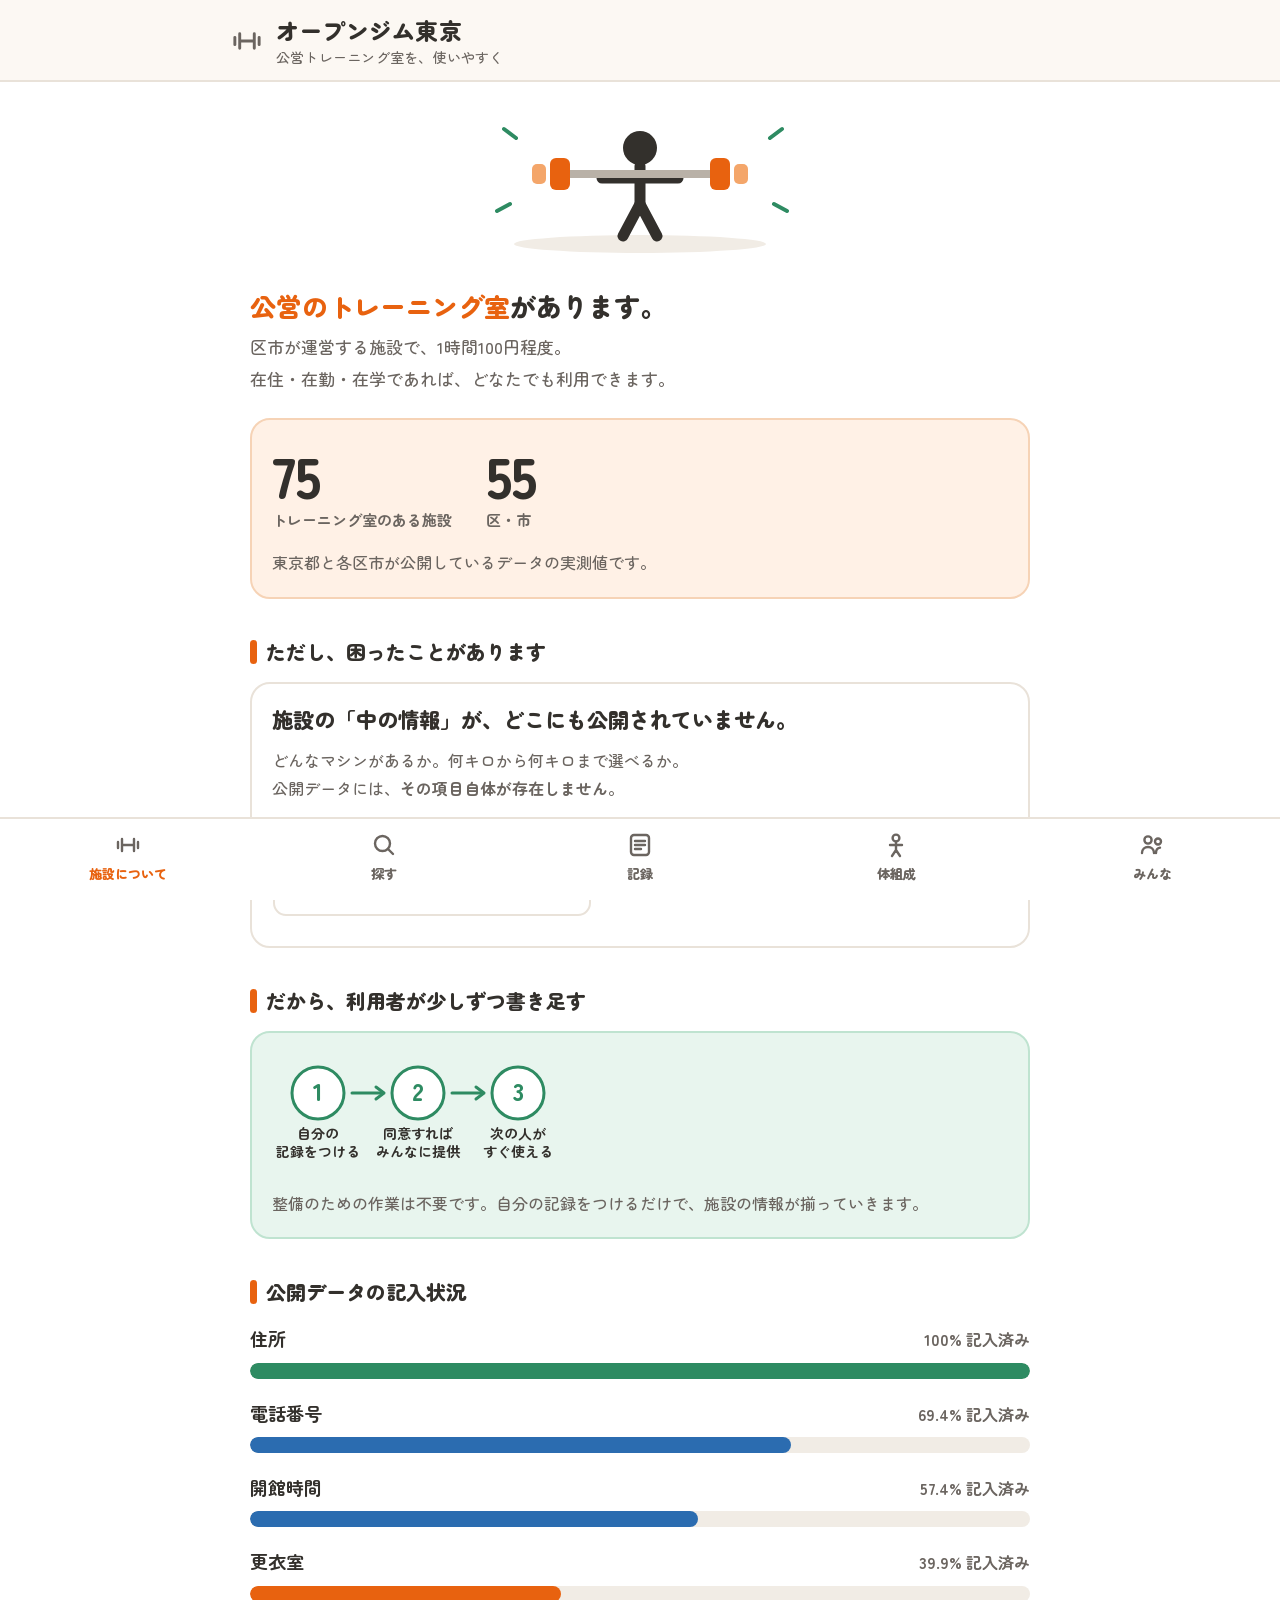
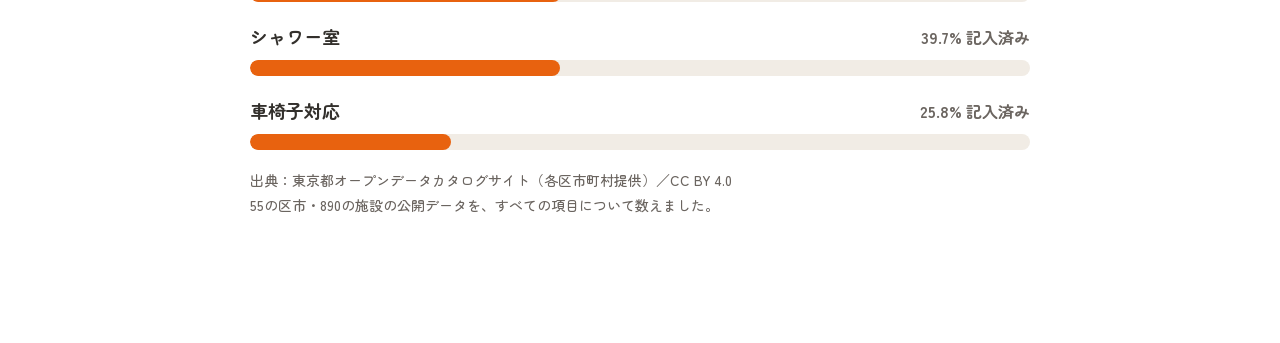
==== commit 9651ac10: "表示文言を大人向けの語彙に戻す デザイン刷新時に漢字を開きすぎて子ども向けの文面になっていた。対象施設は おおむね16歳（高校生）以上が対象のため、漢字を無理に開く必要はない。  老眼への配慮は文字サ" ====
--- a/index.html
+++ b/index.html
@@ -28,7 +28,7 @@
 
 <header><div class="hwrap">
   <svg width="34" height="34"><use href="#i-gym"/></svg>
-  <h1>オープンジム東京<small>まちのジムを、つかいやすく</small></h1>
+  <h1>オープンジム東京<small>公営トレーニング室を、使いやすく</small></h1>
 </div></header>
 <main>
 
@@ -53,30 +53,28 @@
   </g>
 </svg>
 </div>
-  <h2>まちには、<span class="em">やすいジム</span>があります。</h2>
-  <p class="lead">区や市がやっているジムです。1時間 100円くらい。<br>
-  お住まいの区の施設なら、どなたでも使えます。</p>
+  <h2><span class="em">公営のトレーニング室</span>があります。</h2>
+  <p class="lead">区市が運営する施設で、1時間100円程度。<br>在住・在勤・在学であれば、どなたでも利用できます。</p>
 
   <div class="card or">
     <div class="numrow">
       <div><div class="num" id="k-gym">–</div><div class="l">トレーニング室のある施設</div></div>
       <div><div class="num" id="k-mun">–</div><div class="l">区・市</div></div>
     </div>
-    <div class="sub">東京都と各区市が公開しているデータから数えました。</div>
-  </div>
-
-  <h3>ただ、こまったことがあります</h3>
+    <div class="sub">東京都と各区市が公開しているデータの実測値です。</div>
+  </div>
+
+  <h3>ただし、困ったことがあります</h3>
   <div class="card">
-    <div class="ttl">ジムの「中のこと」が、どこにも書いてありません。</div>
+    <div class="ttl">施設の「中の情報」が、どこにも公開されていません。</div>
     <div class="sub" style="margin-top:10px">
-      どんなマシンがあるか。何キロから何キロまで選べるか。<br>
-      公開されている情報には、その<b>らん（項目）そのものがありません</b>。</div>
+      どんなマシンがあるか。何キロから何キロまで選べるか。<br>公開データには、<b>その項目自体が存在しません</b>。</div>
     <div style="margin-top:18px">
       <svg viewBox="0 0 320 96" style="width:100%;max-width:320px" role="img" aria-label="表に空欄が並ぶ図">
         <rect x="2" y="2" width="316" height="92" rx="12" fill="#fff" stroke="#E9E2D9" stroke-width="2"/>
         <rect x="2" y="2" width="316" height="26" rx="12" fill="#FCF8F3"/>
-        <text x="16" y="20" font-size="13" fill="#6B6560" font-weight="700">しせつ名</text>
-        <text x="120" y="20" font-size="13" fill="#6B6560" font-weight="700">じゅうしょ</text>
+        <text x="16" y="20" font-size="13" fill="#6B6560" font-weight="700">施設名</text>
+        <text x="120" y="20" font-size="13" fill="#6B6560" font-weight="700">住所</text>
         <text x="230" y="20" font-size="13" fill="#C2185B" font-weight="700">マシン</text>
         <g font-size="13" fill="#33302C">
           <text x="16" y="48">◯◯体育館</text><text x="120" y="48">◯◯1-2-3</text>
@@ -86,88 +84,87 @@
           <rect x="226" y="36" width="80" height="18" rx="6"/><rect x="226" y="60" width="80" height="18" rx="6"/>
         </g>
         <g font-size="12" fill="#C2185B" font-weight="700" text-anchor="middle">
-          <text x="266" y="49">くうらん</text><text x="266" y="73">くうらん</text>
+          <text x="266" y="49">空欄</text><text x="266" y="73">空欄</text>
         </g>
       </svg>
     </div>
   </div>
 
-  <h3>だから、みんなで書きたします</h3>
+  <h3>だから、利用者が少しずつ書き足す</h3>
   <div class="card gr">
     <svg viewBox="0 0 340 118" style="width:100%;max-width:340px" role="img" aria-label="3つの手順の図">
       <g font-family="inherit" text-anchor="middle">
         <circle cx="46" cy="40" r="26" fill="#fff" stroke="#2E8B62" stroke-width="3"/>
         <text x="46" y="48" font-size="24" font-weight="900" fill="#2E8B62">1</text>
-        <text x="46" y="86" font-size="14" font-weight="700" fill="#33302C">じぶんの</text>
-        <text x="46" y="104" font-size="14" font-weight="700" fill="#33302C">きろくを書く</text>
+        <text x="46" y="86" font-size="14" font-weight="700" fill="#33302C">自分の</text>
+        <text x="46" y="104" font-size="14" font-weight="700" fill="#33302C">記録をつける</text>
         <path d="M80 40 h30" stroke="#2E8B62" stroke-width="3" stroke-linecap="round"/>
         <path d="M104 34 l8 6 -8 6" fill="none" stroke="#2E8B62" stroke-width="3" stroke-linecap="round" stroke-linejoin="round"/>
         <circle cx="146" cy="40" r="26" fill="#fff" stroke="#2E8B62" stroke-width="3"/>
         <text x="146" y="48" font-size="24" font-weight="900" fill="#2E8B62">2</text>
-        <text x="146" y="86" font-size="14" font-weight="700" fill="#33302C">よければ</text>
+        <text x="146" y="86" font-size="14" font-weight="700" fill="#33302C">同意すれば</text>
         <text x="146" y="104" font-size="14" font-weight="700" fill="#33302C">みんなに提供</text>
         <path d="M180 40 h30" stroke="#2E8B62" stroke-width="3" stroke-linecap="round"/>
         <path d="M204 34 l8 6 -8 6" fill="none" stroke="#2E8B62" stroke-width="3" stroke-linecap="round" stroke-linejoin="round"/>
         <circle cx="246" cy="40" r="26" fill="#fff" stroke="#2E8B62" stroke-width="3"/>
         <text x="246" y="48" font-size="24" font-weight="900" fill="#2E8B62">3</text>
-        <text x="246" y="86" font-size="14" font-weight="700" fill="#33302C">つぎの人が</text>
+        <text x="246" y="86" font-size="14" font-weight="700" fill="#33302C">次の人が</text>
         <text x="246" y="104" font-size="14" font-weight="700" fill="#33302C">すぐ使える</text>
       </g>
     </svg>
-    <div class="sub" style="margin-top:8px">むずかしい作業はありません。<br>
-    自分の記録をつけていくだけで、少しずつそろっていきます。</div>
-  </div>
-
-  <h3>いま公開されている情報</h3>
+    <div class="sub" style="margin-top:8px">整備のための作業は不要です。自分の記録をつけるだけで、施設の情報が揃っていきます。</div>
+  </div>
+
+  <h3>公開データの記入状況</h3>
   <div id="bars"></div>
   <div class="small" id="src"></div>
 </section>
 
 <!-- ============ さがす ============ -->
 <section id="p-find" class="pane">
-  <h2>ジムを<span class="em">さがす</span></h2>
-  <p class="lead">トレーニング室のある施設です。お住まいの区を選んでください。</p>
-  <label class="f" for="f-mun">区・市をえらぶ</label>
+  <h2>トレーニング室を<span class="em">探す</span></h2>
+  <p class="lead">トレーニング室のある施設の一覧です。</p>
+  <label class="f" for="f-mun">区市で絞り込む</label>
   <select id="f-mun"></select>
   <div id="list"></div>
 </section>
 
 <!-- ============ きろく ============ -->
 <section id="p-log" class="pane">
-  <h2>きょうの<span class="em">きろく</span></h2>
-  <label class="f" for="l-fac">通っているジム</label>
+  <h2>今日の<span class="em">記録</span></h2>
+  <label class="f" for="l-fac">利用する施設</label>
   <select id="l-fac"></select>
   <div id="fac-info"></div>
-  <h3>きたえる場所でえらぶ</h3>
+  <h3>鍛える部位で絞り込む</h3>
   <div class="chips" id="cats"></div>
   <div id="machines"></div>
 
-  <h3>マシンをふやす</h3>
+  <h3>マシンを追加する</h3>
   <div class="card cream">
     <div class="sub" style="margin-bottom:14px">
-      一覧にないマシンがあったら、教えてください。<br>次に来た人が使えるようになります。</div>
-    <label class="f" for="nm">マシンの名前</label>
-    <input id="nm" placeholder="れい：アブドミナル">
-    <label class="f" for="wl">えらべる重さ（わかる範囲で）</label>
-    <input id="wl" placeholder="れい：2 3.5 5 6.5 8">
+      一覧にないマシンがあれば追加してください。<br>次に利用する人が、設定なしで使えるようになります。</div>
+    <label class="f" for="nm">マシン名</label>
+    <input id="nm" placeholder="例：アブドミナル">
+    <label class="f" for="wl">選べる重量（分かる範囲で）</label>
+    <input id="wl" placeholder="例：2 3.5 5 6.5 8">
     <label class="cons"><input type="checkbox" id="cons" checked>
-      <span><b>このマシンのことを、みんなに教えてもよい</b><br>
-      <span class="small">おくるのは「マシンの名前」と「えらべる重さ」だけです。<br>
+      <span><b>このマシン情報を共有する</b><br>
+      <span class="small">共有するのは「マシン名」と「選べる重量」のみです。<br>
       あなたが何キロ上げたかは、おくりません。</span></span></label>
-    <button onclick="addM()">この内容でふやす</button>
+    <button onclick="addM()">この内容で追加する</button>
     <div class="msg" id="add-st"></div>
   </div>
 
   <div class="card bl" id="shared-box" style="display:none">
-    <div class="ttl">みんなが教えてくれた、このジムのマシン</div>
+    <div class="ttl">共有されている、この施設のマシン情報</div>
     <div id="shared-body" style="margin-top:10px"></div>
-    <button class="ghost sm" style="margin-top:14px" onclick="pull()">まとめてつかう</button>
-  </div>
-
-  <h3>AIトレーナーにきく</h3>
+    <button class="ghost sm" style="margin-top:14px" onclick="pull()">まとめて反映</button>
+  </div>
+
+  <h3>AIトレーナーに相談</h3>
   <div class="card">
-    <div class="sub">このジムにあるマシンと、あなたの記録だけを見て答えます。</div>
-    <button class="green" id="btn-coach" style="margin-top:14px" onclick="coach()">きょうは何をすればいい？</button>
+    <div class="sub">この施設にあるマシンと、あなたの記録のみを根拠に助言します。</div>
+    <button class="green" id="btn-coach" style="margin-top:14px" onclick="coach()">今日のメニューを相談する</button>
     <div class="msg" id="coach-st"></div>
     <div id="coach-out" class="card gr" style="display:none;white-space:pre-wrap;margin-top:14px;font-size:18px"></div>
   </div>
@@ -176,33 +173,32 @@
 
 <!-- ============ からだ ============ -->
 <section id="p-body" class="pane">
-  <h2>からだの<span class="em">かわり方</span></h2>
-  <p class="lead">体組成計ではかった記録です。つづけた結果は、ここに出ます。</p>
+  <h2>体組成の<span class="em">推移</span></h2>
+  <p class="lead">体組成計の記録です。継続の成果はここに表れます。</p>
   <div id="b-kpi"></div>
   <div id="b-chart"></div>
-  <div class="small">この記録はこの端末の中だけに保存され、どこにもおくられません。</div>
+  <div class="small">この記録は端末内にのみ保存され、外部には送信されません。</div>
 </section>
 
 <!-- ============ まとめて登録（運営者向け） ============ -->
 <section id="p-conf" class="pane">
-  <h2>まとめて<span class="em">とうろく</span></h2>
-  <p class="lead">ジムの方むけ。マシンのことを、ふつうの日本語で書いてください。<br>
-  AIが、アプリで使える形にととのえます。</p>
-  <label class="f" for="say">マシンのせつめい</label>
+  <h2>まとめて<span class="em">登録</span></h2>
+  <p class="lead">施設の運営者向け。マシン情報を通常の日本語で入力してください。<br>AIがアプリで使える形式に構造化します。</p>
+  <label class="f" for="say">マシンの説明</label>
   <textarea id="say">旭町南地区区民館。チェストプレスは6から106まで5キロ刻み。レッグプレスは8から208まで10キロ刻み。</textarea>
-  <button id="btn-ai" onclick="ai()">AIにととのえてもらう</button>
+  <button id="btn-ai" onclick="ai()">AIで構造化する</button>
   <div class="msg" id="ai-st"></div>
   <pre id="ai-out" style="display:none;margin-top:14px"></pre>
-  <div id="ai-imp" style="display:none"><button class="green" style="margin-top:12px" onclick="impAI()">この内容でとうろく</button></div>
+  <div id="ai-imp" style="display:none"><button class="green" style="margin-top:12px" onclick="impAI()">この内容で登録</button></div>
 </section>
 
 </main>
 <nav>
-  <a href="#" class="on" data-p="home"><svg width="28" height="28"><use href="#i-gym"/></svg>まちのジム</a>
-  <a href="#" data-p="find"><svg width="28" height="28"><use href="#i-search"/></svg>さがす</a>
-  <a href="#" data-p="log"><svg width="28" height="28"><use href="#i-note"/></svg>きろく</a>
-  <a href="#" data-p="body"><svg width="28" height="28"><use href="#i-body"/></svg>からだ</a>
-  <a href="community.html"><svg width="28" height="28"><use href="#i-people"/></svg>なかま</a>
+  <a href="#" class="on" data-p="home"><svg width="28" height="28"><use href="#i-gym"/></svg>施設について</a>
+  <a href="#" data-p="find"><svg width="28" height="28"><use href="#i-search"/></svg>探す</a>
+  <a href="#" data-p="log"><svg width="28" height="28"><use href="#i-note"/></svg>記録</a>
+  <a href="#" data-p="body"><svg width="28" height="28"><use href="#i-body"/></svg>体組成</a>
+  <a href="community.html"><svg width="28" height="28"><use href="#i-people"/></svg>みんな</a>
 </nav>
 <script src="data.js"></script>
 <script src="app.js"></script>
